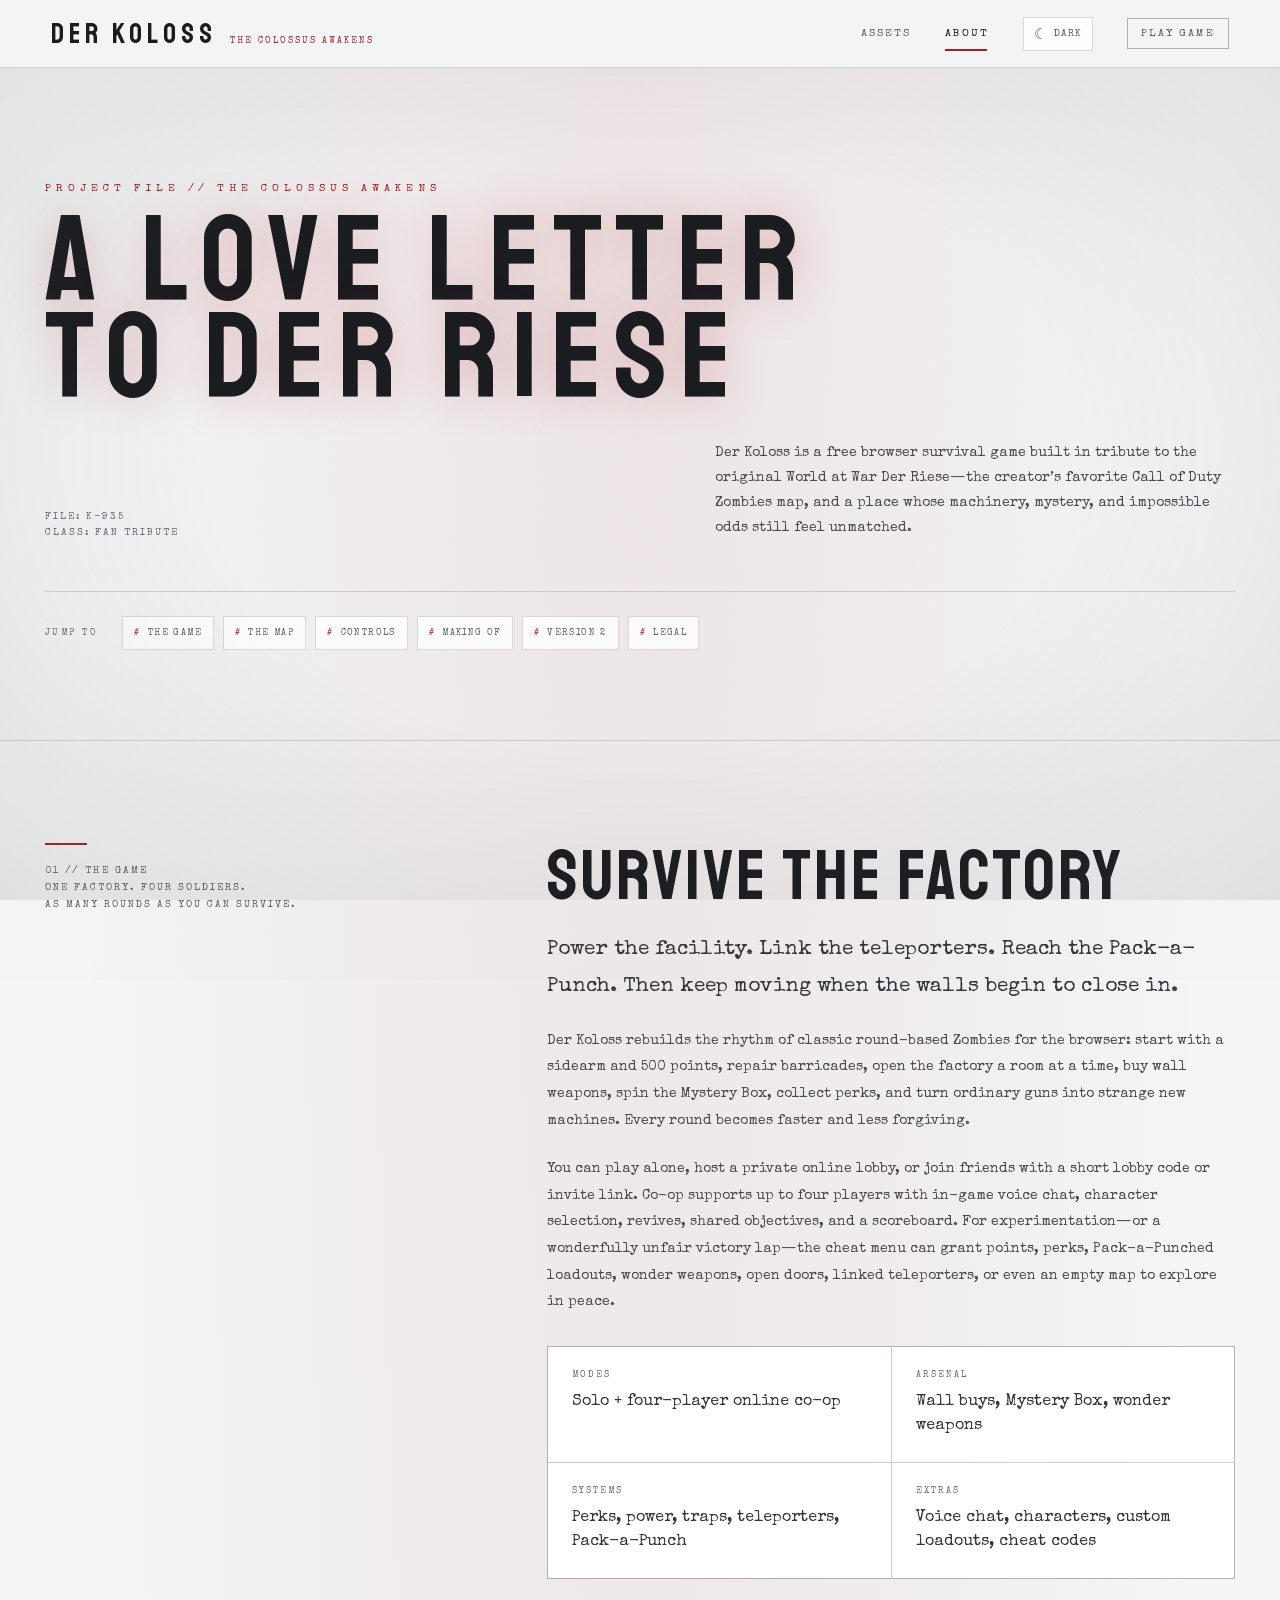
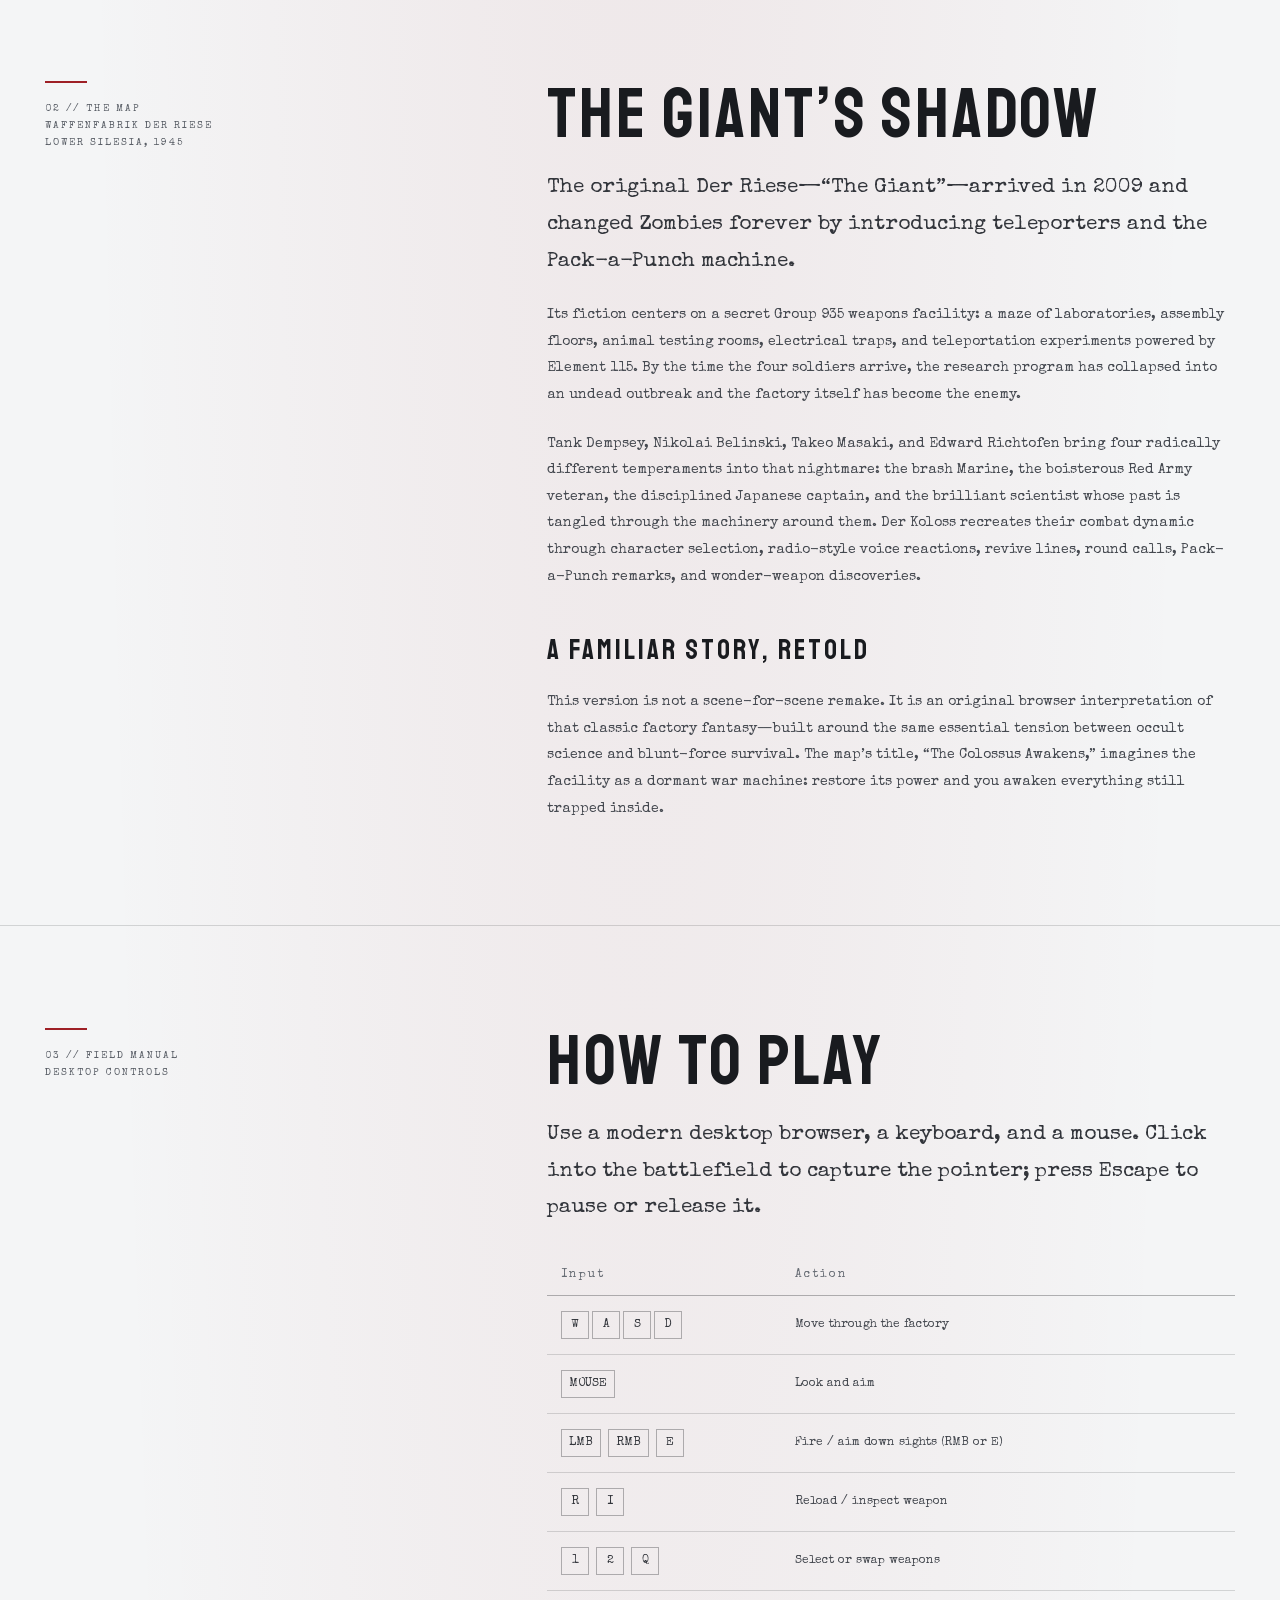
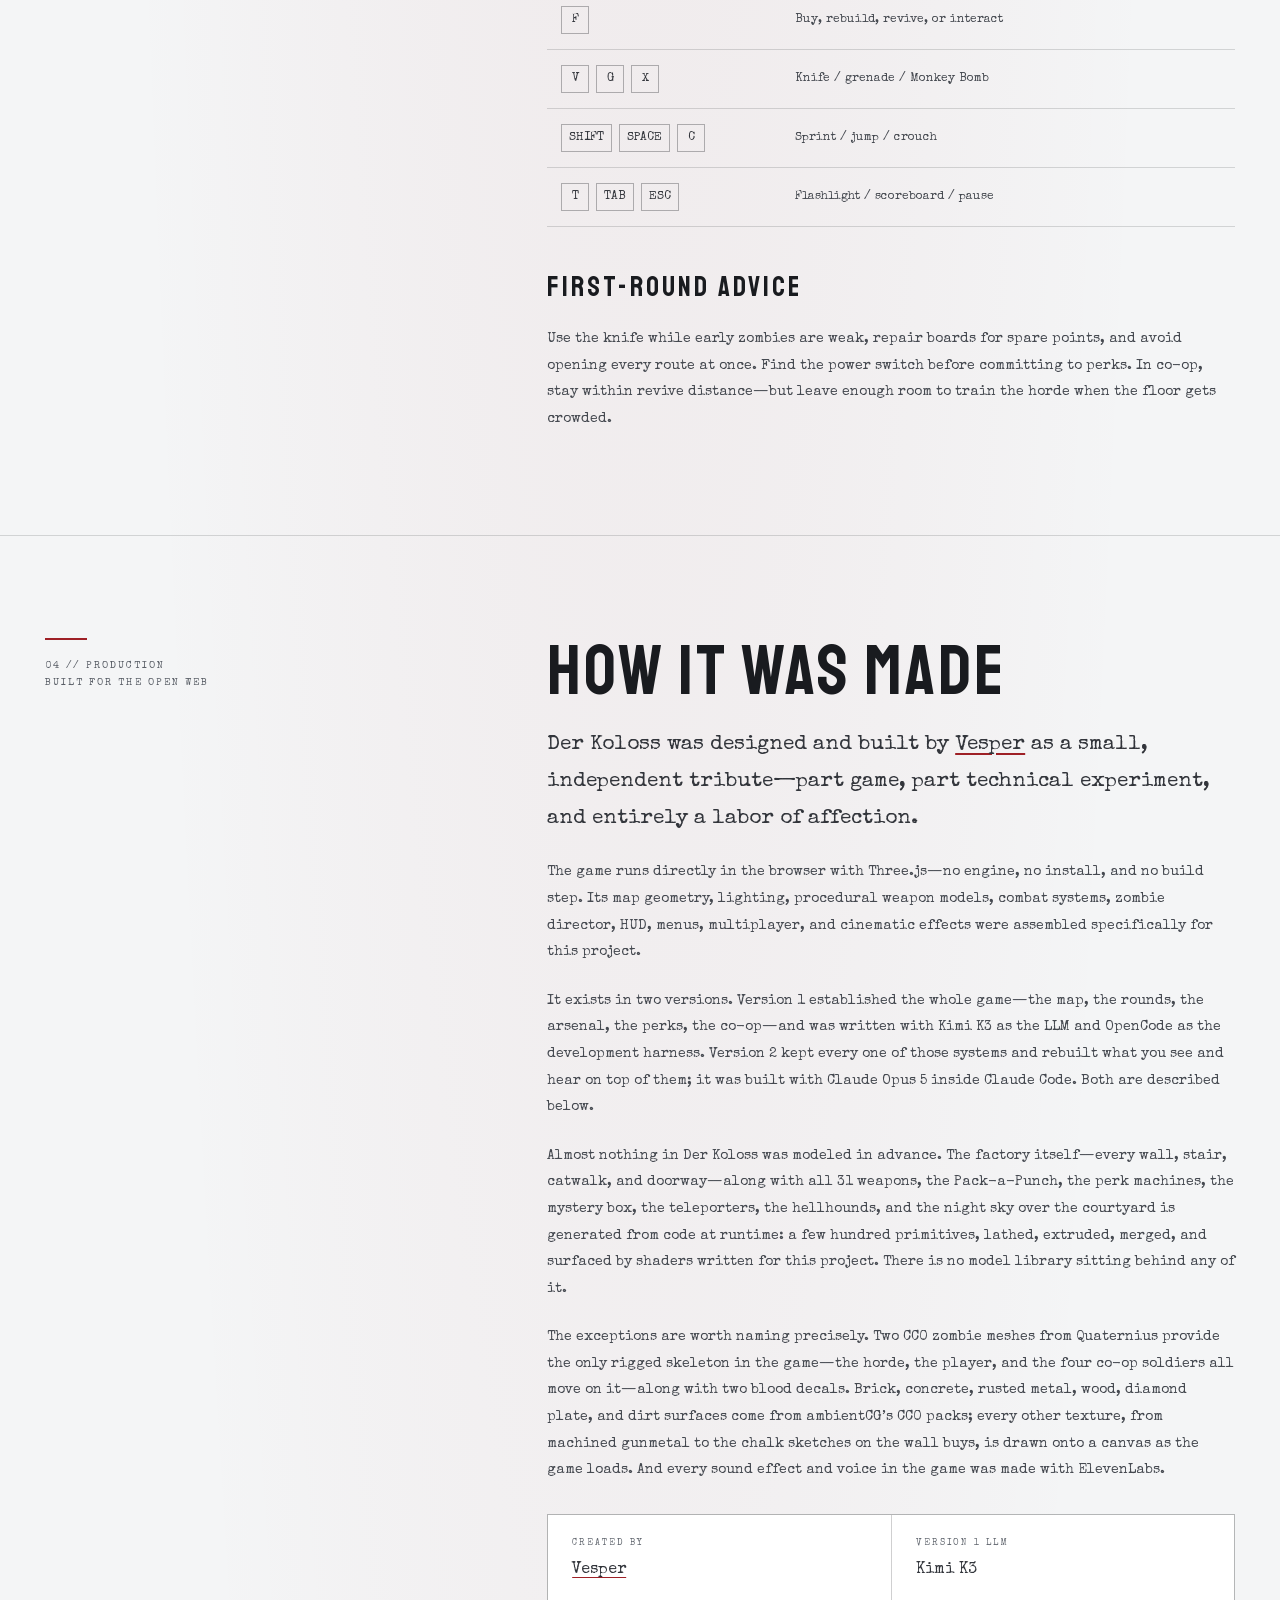
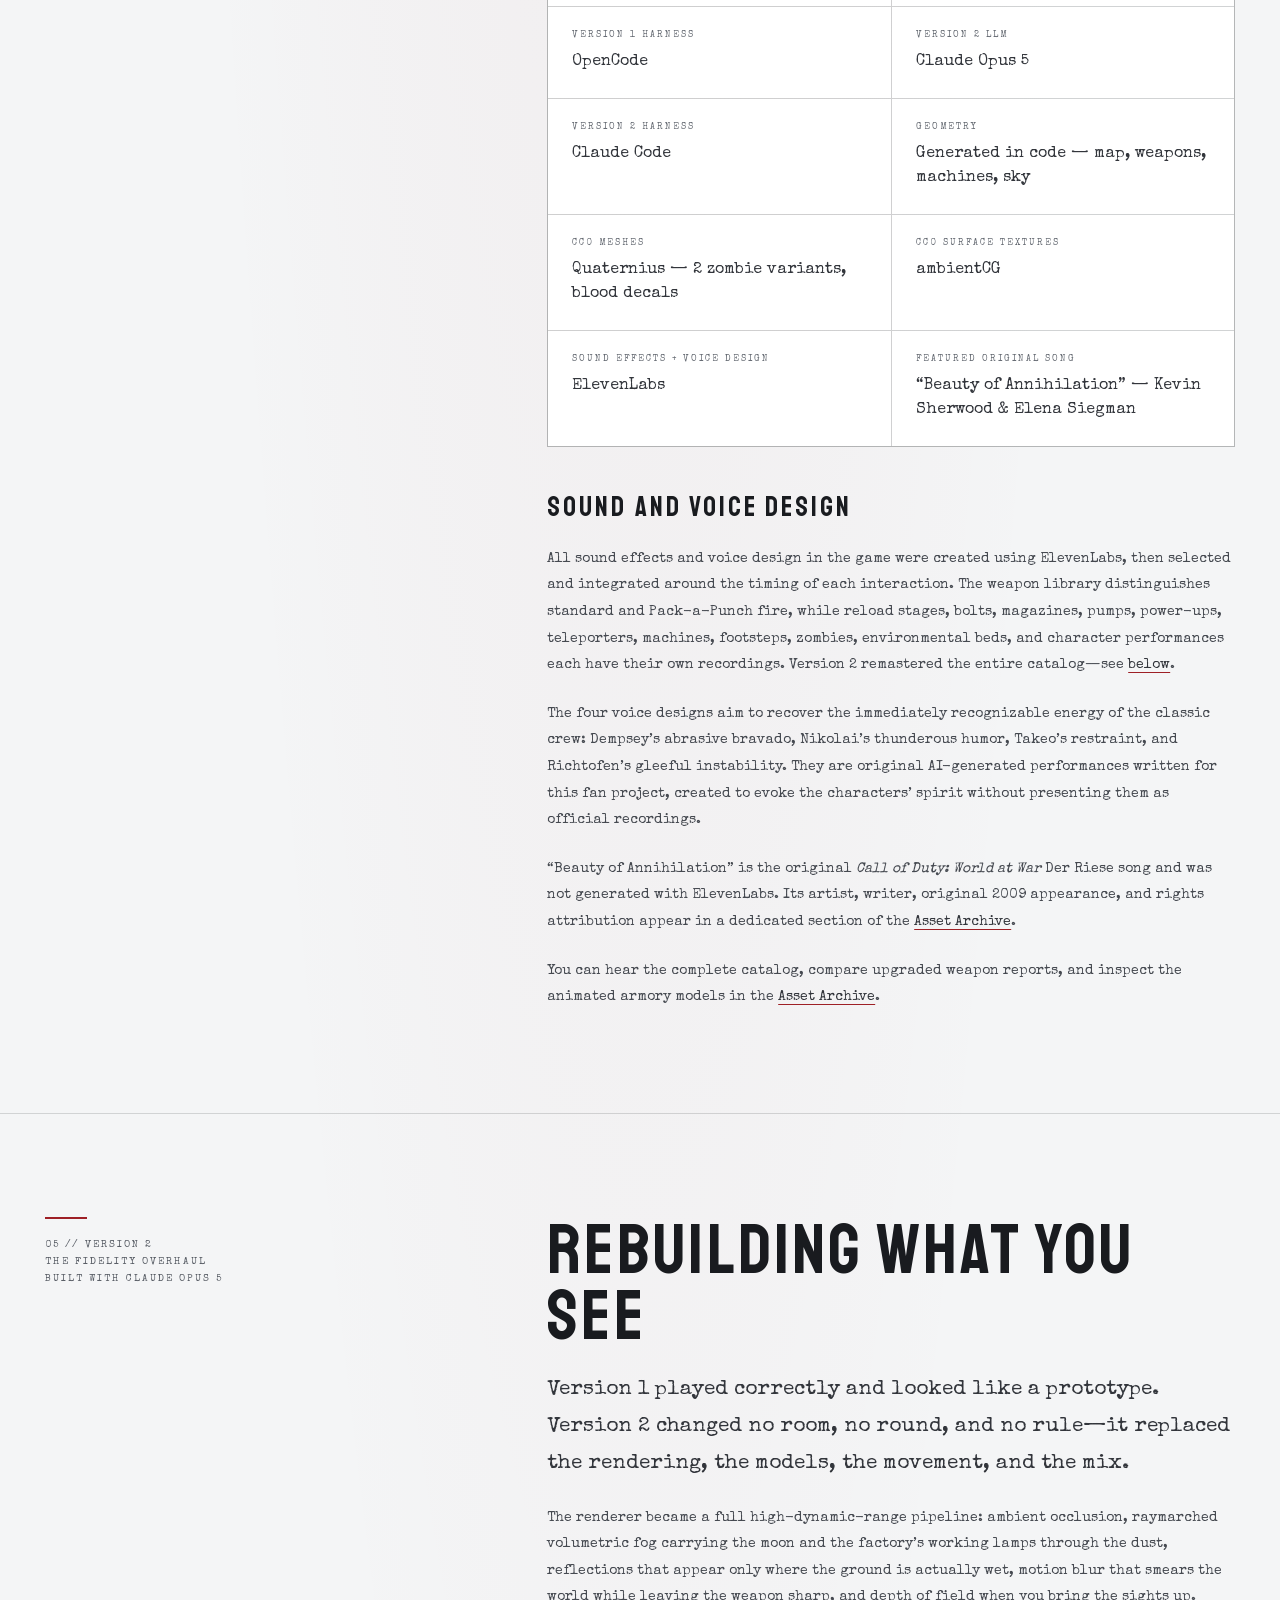
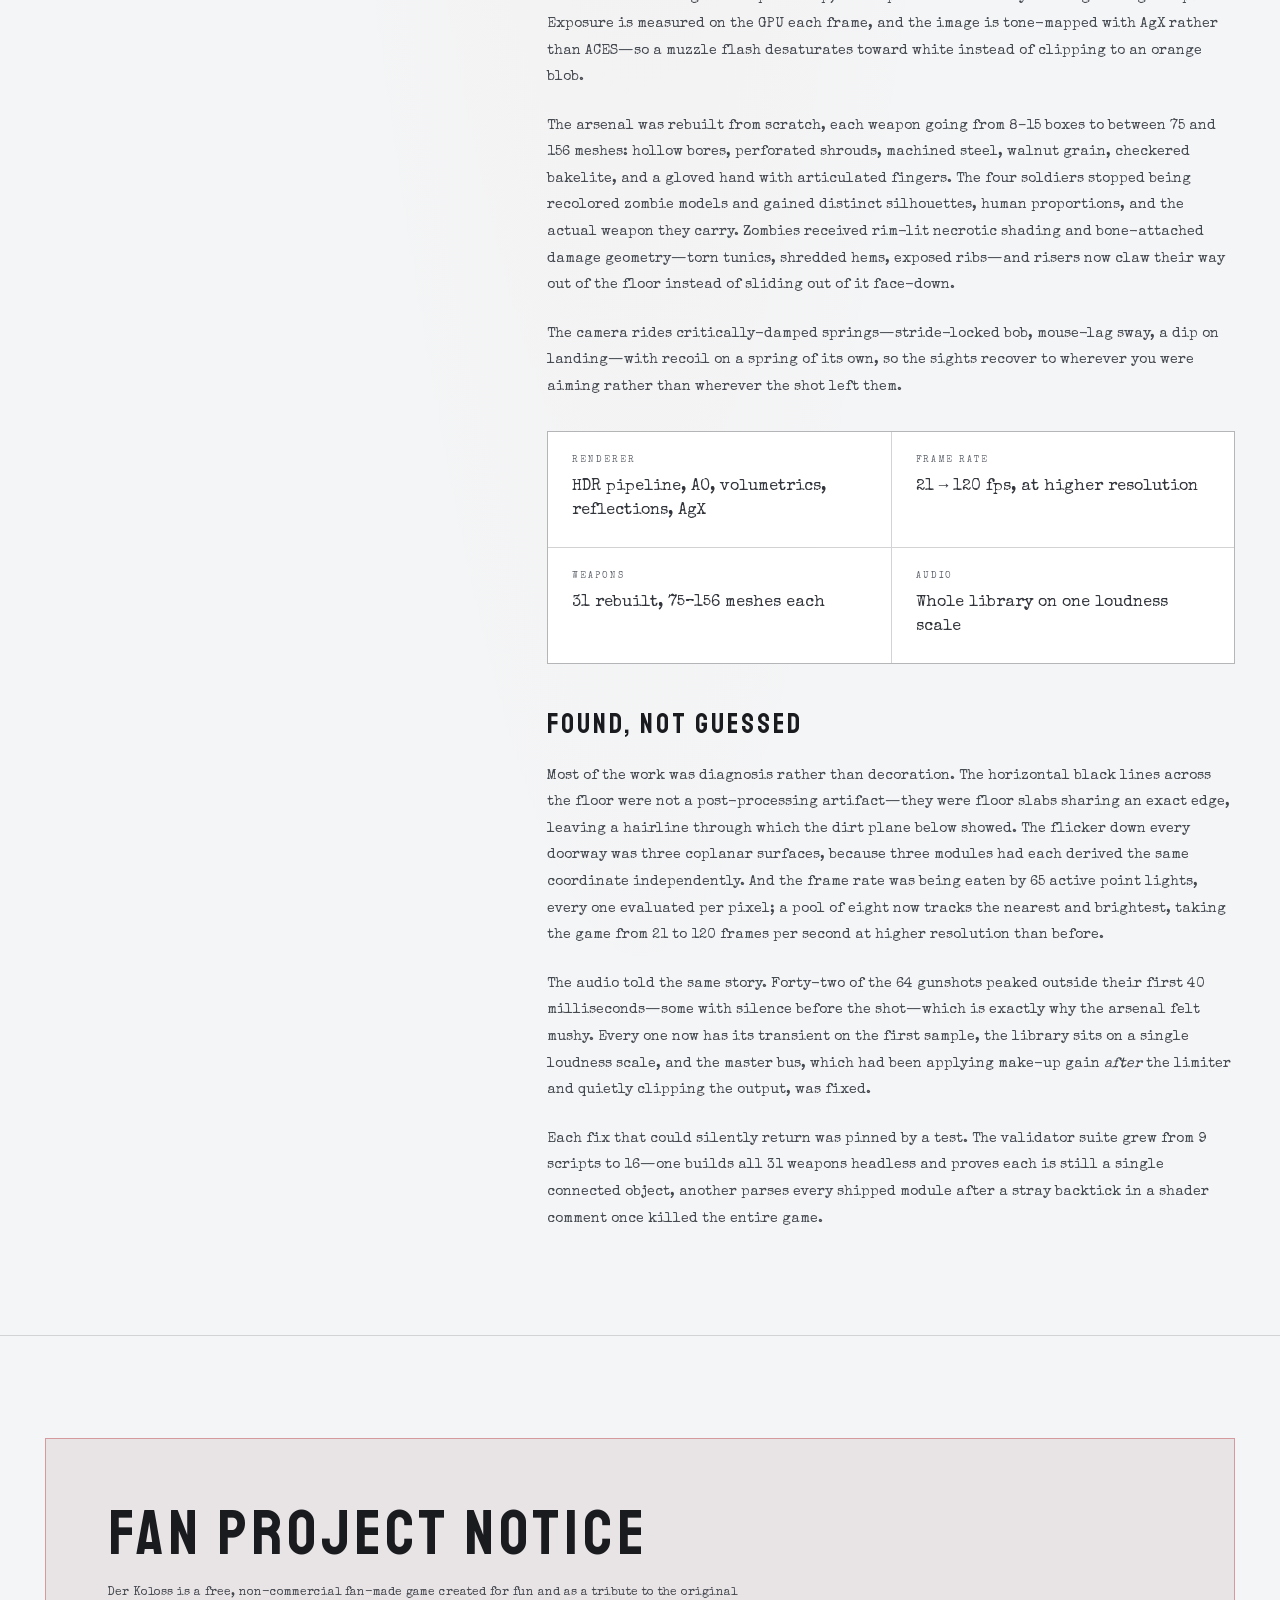
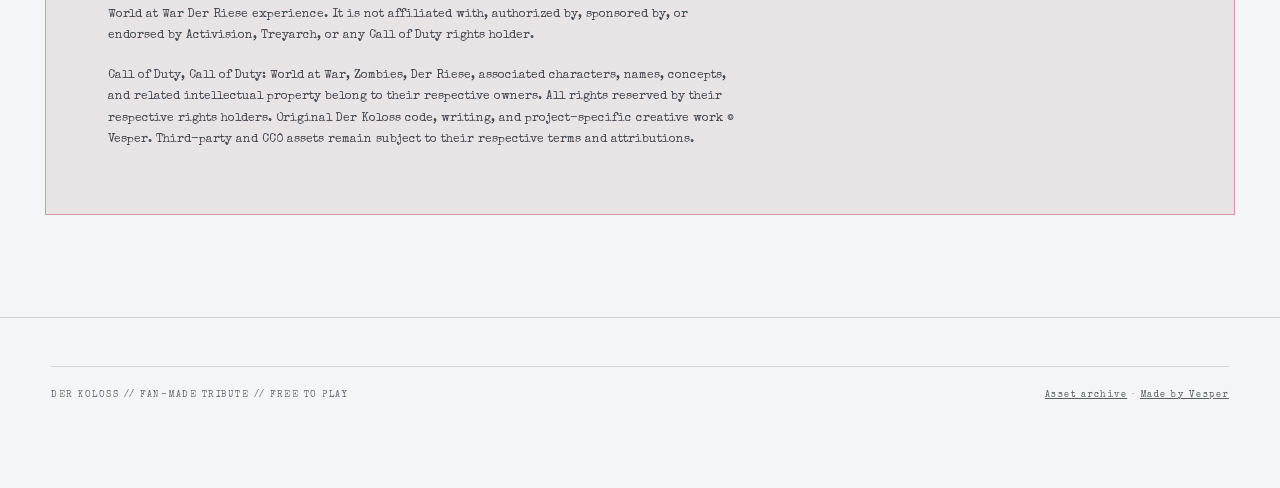
==== about/index.html @ 14641bbe "Der Koloss - Community Edition: initial public release A free, browser-based round-based zombie surv" ====
<!doctype html>
<html lang="en">
<head>
  <meta charset="utf-8">
  <meta name="google" content="notranslate">
  <meta name="viewport" content="width=device-width, initial-scale=1">
  <meta name="theme-color" content="#07080b">
  <meta name="description" content="The story, controls, credits, and making of Der Koloss, a free fan-made tribute to the original Der Riese Zombies map.">
  <meta name="robots" content="index,follow,max-image-preview:large,max-snippet:-1,max-video-preview:-1">
  <title>About the Project — Der Koloss</title>
  <link rel="canonical" href="https://www.derkoloss.com/about/">
  <meta property="og:type" content="website">
  <meta property="og:locale" content="en_US">
  <meta property="og:site_name" content="Der Koloss">
  <meta property="og:title" content="About the Project — Der Koloss">
  <meta property="og:description" content="The story, controls, credits, and making of Der Koloss, a free fan-made browser tribute to the original Der Riese Zombies map.">
  <meta property="og:url" content="https://www.derkoloss.com/about/">
  <meta property="og:image" content="https://www.derkoloss.com/assets/der-koloss-og-v06-courtyard-rev2-1200x630.png">
  <meta property="og:image:secure_url" content="https://www.derkoloss.com/assets/der-koloss-og-v06-courtyard-rev2-1200x630.png">
  <meta property="og:image:type" content="image/png">
  <meta property="og:image:width" content="1200">
  <meta property="og:image:height" content="630">
  <meta property="og:image:alt" content="Four Der Koloss soldiers armed with upgraded wonder weapons defend the factory against a zombie horde.">
  <meta name="twitter:card" content="summary_large_image">
  <meta name="twitter:title" content="About the Project — Der Koloss">
  <meta name="twitter:description" content="The story, controls, credits, and making of the Der Koloss fan-made browser tribute.">
  <meta name="twitter:image" content="https://www.derkoloss.com/assets/der-koloss-og-v06-courtyard-rev2-1200x630.png">
  <meta name="twitter:image:alt" content="Four Der Koloss soldiers defend the factory against a zombie horde.">
  <!-- Fonts self-hosted under /assets/fonts (see LICENSE.txt there). -->
  <link rel="preload" href="/assets/fonts/staatliches-latin.woff2" as="font" type="font/woff2" crossorigin>
  <link rel="preload" href="/assets/fonts/special-elite-latin.woff2" as="font" type="font/woff2" crossorigin>
  <script>
    try {
      document.documentElement.dataset.theme = localStorage.getItem('der-koloss-theme')
        || (matchMedia('(prefers-color-scheme: light)').matches ? 'light' : 'dark');
    } catch (error) { document.documentElement.dataset.theme = 'dark'; }
  </script>
  <link rel="stylesheet" href="../site.css?v=14">
</head>
<body>
  <header class="site-nav">
    <a class="site-brand" href="/" aria-label="Der Koloss home">
      <strong class="notranslate" translate="no">DER KOLOSS</strong><span>THE COLOSSUS AWAKENS</span>
    </a>
    <button class="site-menu-toggle" type="button" aria-controls="site-menu" aria-expanded="false" aria-label="Open navigation menu"><span></span><span></span><span></span></button>
    <nav class="site-links" id="site-menu" aria-label="Primary navigation">
      <a href="/assets">Assets</a>
      <a href="/about/" aria-current="page">About</a>
      <button class="theme-toggle" type="button" aria-label="Use light theme" aria-pressed="false">
        <span class="theme-toggle-icon theme-toggle-sun" aria-hidden="true">☀</span>
        <span class="theme-toggle-icon theme-toggle-moon" aria-hidden="true">☾</span>
        <span class="theme-toggle-label">Light</span>
      </button>
      <a class="play-link" href="/">Play game</a>
    </nav>
  </header>

  <main class="site-main">
    <section class="route-hero">
      <div class="site-wrap">
        <p class="eyebrow">Project File // The Colossus Awakens</p>
        <h1>A Love Letter to Der Riese</h1>
        <div class="route-hero-copy">
          <div class="route-index">FILE: K-935<br>CLASS: FAN TRIBUTE</div>
          <p>Der Koloss is a free browser survival game built in tribute to the original World at War Der Riese—the creator’s favorite Call of Duty Zombies map, and a place whose machinery, mystery, and impossible odds still feel unmatched.</p>
        </div>
        <nav class="section-nav" aria-label="About page sections">
          <span>Jump to</span>
          <div class="section-nav-links">
            <a href="#game">The Game</a>
            <a href="#map">The Map</a>
            <a href="#controls">Controls</a>
            <a href="#making-of">Making Of</a>
            <a href="#overhaul">Version 2</a>
            <a href="#legal">Legal</a>
          </div>
        </nav>
      </div>
    </section>

    <section class="section">
      <div class="site-wrap">
        <div class="prose-grid" id="game">
          <aside class="prose-aside"><div class="red-rule"></div>01 // The Game<br>One factory. Four soldiers.<br>As many rounds as you can survive.</aside>
          <div class="prose-body">
            <h2>Survive the Factory</h2>
            <p class="lede">Power the facility. Link the teleporters. Reach the Pack-a-Punch. Then keep moving when the walls begin to close in.</p>
            <p>Der Koloss rebuilds the rhythm of classic round-based Zombies for the browser: start with a sidearm and 500 points, repair barricades, open the factory a room at a time, buy wall weapons, spin the Mystery Box, collect perks, and turn ordinary guns into strange new machines. Every round becomes faster and less forgiving.</p>
            <p>You can play alone, host a private online lobby, or join friends with a short lobby code or invite link. Co-op supports up to four players with in-game voice chat, character selection, revives, shared objectives, and a scoreboard. For experimentation—or a wonderfully unfair victory lap—the cheat menu can grant points, perks, Pack-a-Punched loadouts, wonder weapons, open doors, linked teleporters, or even an empty map to explore in peace.</p>
            <div class="feature-list">
              <div class="feature-item"><span>Modes</span><strong>Solo + four-player online co-op</strong></div>
              <div class="feature-item"><span>Arsenal</span><strong>Wall buys, Mystery Box, wonder weapons</strong></div>
              <div class="feature-item"><span>Systems</span><strong>Perks, power, traps, teleporters, Pack-a-Punch</strong></div>
              <div class="feature-item"><span>Extras</span><strong>Voice chat, characters, custom loadouts, cheat codes</strong></div>
            </div>
          </div>
        </div>

        <div class="prose-grid" id="map">
          <aside class="prose-aside"><div class="red-rule"></div>02 // The Map<br>Waffenfabrik Der Riese<br>Lower Silesia, 1945</aside>
          <div class="prose-body">
            <h2>The Giant’s Shadow</h2>
            <p class="lede">The original Der Riese—“The Giant”—arrived in 2009 and changed Zombies forever by introducing teleporters and the Pack-a-Punch machine.</p>
            <p>Its fiction centers on a secret Group 935 weapons facility: a maze of laboratories, assembly floors, animal testing rooms, electrical traps, and teleportation experiments powered by Element 115. By the time the four soldiers arrive, the research program has collapsed into an undead outbreak and the factory itself has become the enemy.</p>
            <p>Tank Dempsey, Nikolai Belinski, Takeo Masaki, and Edward Richtofen bring four radically different temperaments into that nightmare: the brash Marine, the boisterous Red Army veteran, the disciplined Japanese captain, and the brilliant scientist whose past is tangled through the machinery around them. Der Koloss recreates their combat dynamic through character selection, radio-style voice reactions, revive lines, round calls, Pack-a-Punch remarks, and wonder-weapon discoveries.</p>
            <h3>A Familiar Story, Retold</h3>
            <p>This version is not a scene-for-scene remake. It is an original browser interpretation of that classic factory fantasy—built around the same essential tension between occult science and blunt-force survival. The map’s title, “The Colossus Awakens,” imagines the facility as a dormant war machine: restore its power and you awaken everything still trapped inside.</p>
          </div>
        </div>
      </div>
    </section>

    <section class="section" id="controls">
      <div class="site-wrap">
        <div class="prose-grid">
          <aside class="prose-aside"><div class="red-rule"></div>03 // Field Manual<br>Desktop controls</aside>
          <div class="prose-body">
            <h2>How to Play</h2>
            <p class="lede">Use a modern desktop browser, a keyboard, and a mouse. Click into the battlefield to capture the pointer; press Escape to pause or release it.</p>
            <table class="control-table">
              <thead><tr><th>Input</th><th>Action</th></tr></thead>
              <tbody>
                <tr><td><span class="key">W</span><span class="key">A</span><span class="key">S</span><span class="key">D</span></td><td>Move through the factory</td></tr>
                <tr><td><span class="key">MOUSE</span></td><td>Look and aim</td></tr>
                <tr><td><span class="key">LMB</span> <span class="key">RMB</span> <span class="key">E</span></td><td>Fire / aim down sights (RMB or E)</td></tr>
                <tr><td><span class="key">R</span> <span class="key">I</span></td><td>Reload / inspect weapon</td></tr>
                <tr><td><span class="key">1</span> <span class="key">2</span> <span class="key">Q</span></td><td>Select or swap weapons</td></tr>
                <tr><td><span class="key">F</span></td><td>Buy, rebuild, revive, or interact</td></tr>
                <tr><td><span class="key">V</span> <span class="key">G</span> <span class="key">X</span></td><td>Knife / grenade / Monkey Bomb</td></tr>
                <tr><td><span class="key">SHIFT</span> <span class="key">SPACE</span> <span class="key">C</span></td><td>Sprint / jump / crouch</td></tr>
                <tr><td><span class="key">T</span> <span class="key">TAB</span> <span class="key">ESC</span></td><td>Flashlight / scoreboard / pause</td></tr>
              </tbody>
            </table>
            <h3>First-Round Advice</h3>
            <p>Use the knife while early zombies are weak, repair boards for spare points, and avoid opening every route at once. Find the power switch before committing to perks. In co-op, stay within revive distance—but leave enough room to train the horde when the floor gets crowded.</p>
          </div>
        </div>
      </div>
    </section>

    <section class="section" id="making-of">
      <div class="site-wrap">
        <div class="prose-grid">
          <aside class="prose-aside"><div class="red-rule"></div>04 // Production<br>Built for the open web</aside>
          <div class="prose-body">
            <h2>How It Was Made</h2>
            <p class="lede">Der Koloss was designed and built by <a href="https://vesper.inc/" rel="noopener">Vesper</a> as a small, independent tribute—part game, part technical experiment, and entirely a labor of affection.</p>
            <p>The game runs directly in the browser with Three.js—no engine, no install, and no build step. Its map geometry, lighting, procedural weapon models, combat systems, zombie director, HUD, menus, multiplayer, and cinematic effects were assembled specifically for this project.</p>
            <p>It exists in two versions. Version 1 established the whole game—the map, the rounds, the arsenal, the perks, the co-op—and was written with Kimi K3 as the LLM and OpenCode as the development harness. Version 2 kept every one of those systems and rebuilt what you see and hear on top of them; it was built with Claude Opus 5 inside Claude Code. Both are described below.</p>
            <p>Almost nothing in Der Koloss was modeled in advance. The factory itself—every wall, stair, catwalk, and doorway—along with all 31 weapons, the Pack-a-Punch, the perk machines, the mystery box, the teleporters, the hellhounds, and the night sky over the courtyard is generated from code at runtime: a few hundred primitives, lathed, extruded, merged, and surfaced by shaders written for this project. There is no model library sitting behind any of it.</p>
            <p>The exceptions are worth naming precisely. Two CC0 zombie meshes from Quaternius provide the only rigged skeleton in the game—the horde, the player, and the four co-op soldiers all move on it—along with two blood decals. Brick, concrete, rusted metal, wood, diamond plate, and dirt surfaces come from ambientCG’s CC0 packs; every other texture, from machined gunmetal to the chalk sketches on the wall buys, is drawn onto a canvas as the game loads. And every sound effect and voice in the game was made with ElevenLabs.</p>
            <div class="credit-list">
              <div class="credit-item"><span>Created by</span><strong><a href="https://vesper.inc/" rel="noopener">Vesper</a></strong></div>
              <div class="credit-item"><span>Version 1 LLM</span><strong>Kimi K3</strong></div>
              <div class="credit-item"><span>Version 1 harness</span><strong>OpenCode</strong></div>
              <div class="credit-item"><span>Version 2 LLM</span><strong>Claude Opus 5</strong></div>
              <div class="credit-item"><span>Version 2 harness</span><strong>Claude Code</strong></div>
              <div class="credit-item"><span>Geometry</span><strong>Generated in code — map, weapons, machines, sky</strong></div>
              <div class="credit-item"><span>CC0 meshes</span><strong>Quaternius — 2 zombie variants, blood decals</strong></div>
              <div class="credit-item"><span>CC0 surface textures</span><strong>ambientCG</strong></div>
              <div class="credit-item"><span>Sound effects + voice design</span><strong>ElevenLabs</strong></div>
              <div class="credit-item"><span>Featured original song</span><strong>“Beauty of Annihilation” — Kevin Sherwood &amp; Elena Siegman</strong></div>
            </div>
            <h3>Sound and Voice Design</h3>
            <p>All sound effects and voice design in the game were created using ElevenLabs, then selected and integrated around the timing of each interaction. The weapon library distinguishes standard and Pack-a-Punch fire, while reload stages, bolts, magazines, pumps, power-ups, teleporters, machines, footsteps, zombies, environmental beds, and character performances each have their own recordings. Version 2 remastered the entire catalog—see <a href="#overhaul">below</a>.</p>
            <p>The four voice designs aim to recover the immediately recognizable energy of the classic crew: Dempsey’s abrasive bravado, Nikolai’s thunderous humor, Takeo’s restraint, and Richtofen’s gleeful instability. They are original AI-generated performances written for this fan project, created to evoke the characters’ spirit without presenting them as official recordings.</p>
            <p>“Beauty of Annihilation” is the original <cite>Call of Duty: World at War</cite> Der Riese song and was not generated with ElevenLabs. Its artist, writer, original 2009 appearance, and rights attribution appear in a dedicated section of the <a href="/assets#original-music">Asset Archive</a>.</p>
            <p>You can hear the complete catalog, compare upgraded weapon reports, and inspect the animated armory models in the <a href="/assets">Asset Archive</a>.</p>
          </div>
        </div>
      </div>
    </section>

    <section class="section" id="overhaul">
      <div class="site-wrap">
        <div class="prose-grid">
          <aside class="prose-aside"><div class="red-rule"></div>05 // Version 2<br>The fidelity overhaul<br>Built with Claude Opus 5</aside>
          <div class="prose-body">
            <h2>Rebuilding What You See</h2>
            <p class="lede">Version 1 played correctly and looked like a prototype. Version 2 changed no room, no round, and no rule—it replaced the rendering, the models, the movement, and the mix.</p>
            <p>The renderer became a full high-dynamic-range pipeline: ambient occlusion, raymarched volumetric fog carrying the moon and the factory’s working lamps through the dust, reflections that appear only where the ground is actually wet, motion blur that smears the world while leaving the weapon sharp, and depth of field when you bring the sights up. Exposure is measured on the GPU each frame, and the image is tone-mapped with AgX rather than ACES—so a muzzle flash desaturates toward white instead of clipping to an orange blob.</p>
            <p>The arsenal was rebuilt from scratch, each weapon going from 8–15 boxes to between 75 and 156 meshes: hollow bores, perforated shrouds, machined steel, walnut grain, checkered bakelite, and a gloved hand with articulated fingers. The four soldiers stopped being recolored zombie models and gained distinct silhouettes, human proportions, and the actual weapon they carry. Zombies received rim-lit necrotic shading and bone-attached damage geometry—torn tunics, shredded hems, exposed ribs—and risers now claw their way out of the floor instead of sliding out of it face-down.</p>
            <p>The camera rides critically-damped springs—stride-locked bob, mouse-lag sway, a dip on landing—with recoil on a spring of its own, so the sights recover to wherever you were aiming rather than wherever the shot left them.</p>
            <div class="feature-list">
              <div class="feature-item"><span>Renderer</span><strong>HDR pipeline, AO, volumetrics, reflections, AgX</strong></div>
              <div class="feature-item"><span>Frame rate</span><strong>21 → 120 fps, at higher resolution</strong></div>
              <div class="feature-item"><span>Weapons</span><strong>31 rebuilt, 75–156 meshes each</strong></div>
              <div class="feature-item"><span>Audio</span><strong>Whole library on one loudness scale</strong></div>
            </div>
            <h3>Found, Not Guessed</h3>
            <p>Most of the work was diagnosis rather than decoration. The horizontal black lines across the floor were not a post-processing artifact—they were floor slabs sharing an exact edge, leaving a hairline through which the dirt plane below showed. The flicker down every doorway was three coplanar surfaces, because three modules had each derived the same coordinate independently. And the frame rate was being eaten by 65 active point lights, every one evaluated per pixel; a pool of eight now tracks the nearest and brightest, taking the game from 21 to 120 frames per second at higher resolution than before.</p>
            <p>The audio told the same story. Forty-two of the 64 gunshots peaked outside their first 40 milliseconds—some with silence before the shot—which is exactly why the arsenal felt mushy. Every one now has its transient on the first sample, the library sits on a single loudness scale, and the master bus, which had been applying make-up gain <em>after</em> the limiter and quietly clipping the output, was fixed.</p>
            <p>Each fix that could silently return was pinned by a test. The validator suite grew from 9 scripts to 16—one builds all 31 weapons headless and proves each is still a single connected object, another parses every shipped module after a stray backtick in a shader comment once killed the entire game.</p>
          </div>
        </div>
      </div>
    </section>

    <section class="section" id="legal">
      <div class="site-wrap">
        <div class="legal-block">
          <h2>Fan Project Notice</h2>
          <p>Der Koloss is a free, non-commercial fan-made game created for fun and as a tribute to the original World at War Der Riese experience. It is not affiliated with, authorized by, sponsored by, or endorsed by Activision, Treyarch, or any Call of Duty rights holder.</p>
          <p>Call of Duty, Call of Duty: World at War, Zombies, Der Riese, associated characters, names, concepts, and related intellectual property belong to their respective owners. All rights reserved by their respective rights holders. Original Der Koloss code, writing, and project-specific creative work © Vesper. Third-party and CC0 assets remain subject to their respective terms and attributions.</p>
        </div>
      </div>
    </section>
  </main>

  <footer class="site-footer">
    <div class="site-footer-inner">
      <span>DER KOLOSS // FAN-MADE TRIBUTE // FREE TO PLAY</span>
      <span><a href="/assets">Asset archive</a> · <a href="https://vesper.inc/" rel="noopener">Made by Vesper</a></span>
    </div>
  </footer>
  <script type="module" src="../js/site-chrome.js?v=9"></script>
</body>
</html>
---- site.css ----
/* ============================================================================
   FONTS — self-hosted, no network dependency.
   Staatliches (SIL OFL 1.1) and Special Elite (Apache 2.0) both permit
   redistribution; see assets/fonts/LICENSE.txt. Subsets are the unmodified
   Google Fonts latin / latin-ext slices.
   ========================================================================== */
@font-face {
  font-family: 'Staatliches';
  font-style: normal;
  font-weight: 400;
  font-display: swap;
  src: url('/assets/fonts/staatliches-latin.woff2') format('woff2');
  unicode-range: U+0000-00FF, U+0131, U+0152-0153, U+02BB-02BC, U+02C6, U+02DA, U+02DC, U+0304, U+0308, U+0329, U+2000-206F, U+20AC, U+2122, U+2191, U+2193, U+2212, U+2215, U+FEFF, U+FFFD;
}
@font-face {
  font-family: 'Staatliches';
  font-style: normal;
  font-weight: 400;
  font-display: swap;
  src: url('/assets/fonts/staatliches-latin-ext.woff2') format('woff2');
  unicode-range: U+0100-02BA, U+02BD-02C5, U+02C7-02CC, U+02CE-02D7, U+02DD-02FF, U+0304, U+0308, U+0329, U+1D00-1DBF, U+1E00-1E9F, U+1EF2-1EFF, U+2020, U+20A0-20AB, U+20AD-20C0, U+2113, U+2C60-2C7F, U+A720-A7FF;
}
@font-face {
  font-family: 'Special Elite';
  font-style: normal;
  font-weight: 400;
  font-display: swap;
  src: url('/assets/fonts/special-elite-latin.woff2') format('woff2');
  unicode-range: U+0000-00FF, U+0131, U+0152-0153, U+02BB-02BC, U+02C6, U+02DA, U+02DC, U+0304, U+0308, U+0329, U+2000-206F, U+20AC, U+2122, U+2191, U+2193, U+2212, U+2215, U+FEFF, U+FFFD;
}
@font-face {
  font-family: 'Special Elite';
  font-style: normal;
  font-weight: 400;
  font-display: swap;
  src: url('/assets/fonts/special-elite-latin-ext.woff2') format('woff2');
  unicode-range: U+0100-02BA, U+02BD-02C5, U+02C7-02CC, U+02CE-02D7, U+02DD-02FF, U+0304, U+0308, U+0329, U+1D00-1DBF, U+1E00-1E9F, U+1EF2-1EFF, U+2020, U+20A0-20AB, U+20AD-20C0, U+2113, U+2C60-2C7F, U+A720-A7FF;
}

:root {
  --red: #b3242a;
  --red-bright: #d34643;
  --bone: #e8e0cb;
  --bone-soft: #c6bda7;
  --dim: #817b6d;
  --ink: #06070a;
  --page-bg: #06070a;
  --page-glow: rgba(110, 24, 24, 0.18);
  --surface: #0d0e11;
  --surface-soft: #111216;
  --surface-wash: rgba(13, 14, 17, 0.72);
  --surface-strong: rgba(8, 9, 11, 0.96);
  --text: #e8e0cb;
  --text-secondary: #d3cab7;
  --text-body: #bbb3a0;
  --text-muted: #a39b8a;
  --text-faint: #8c8577;
  --panel: rgba(12, 13, 16, 0.88);
  --panel-solid: #0d0e11;
  --line: rgba(220, 208, 178, 0.16);
  --line-strong: rgba(220, 208, 178, 0.3);
  --nav-bg: rgba(6, 7, 10, 0.94);
  --stage-bg: linear-gradient(135deg, rgba(19,20,23,.92), rgba(7,8,10,.97));
  --stage-grid: rgba(210, 200, 175, 0.08);
  --stage-vignette: rgba(0, 0, 0, 0.54);
  --active-bg: rgba(112, 25, 27, 0.22);
  --hover-bg: rgba(23, 23, 26, 0.92);
  --shadow: rgba(0, 0, 0, 0.7);
  --pap-text: #a899c9;
  --serif: 'Special Elite', 'Courier New', monospace;
  --display: 'Staatliches', 'Arial Narrow', sans-serif;
  --sans: 'Arial Narrow', Arial, sans-serif;
  color-scheme: dark;
}

:root[data-theme='light'] {
  --red: #9e2026;
  --red-bright: #a51f25;
  --bone: #191b1f;
  --bone-soft: #33363c;
  --dim: #565a61;
  --ink: #f4f5f6;
  --page-bg: #f4f5f6;
  --page-glow: rgba(158, 32, 38, 0.08);
  --surface: #ffffff;
  --surface-soft: #e9ebed;
  --surface-wash: rgba(255, 255, 255, 0.86);
  --surface-strong: rgba(255, 255, 255, 0.97);
  --text: #191b1f;
  --text-secondary: #32353b;
  --text-body: #454950;
  --text-muted: #595e66;
  --text-faint: #676c74;
  --panel: rgba(255, 255, 255, 0.92);
  --panel-solid: #ffffff;
  --line: rgba(28, 31, 36, 0.16);
  --line-strong: rgba(28, 31, 36, 0.32);
  --nav-bg: rgba(244, 245, 246, 0.95);
  --stage-bg: linear-gradient(145deg, #eceff1, #ffffff);
  --stage-grid: rgba(23, 25, 29, 0.08);
  --stage-vignette: rgba(77, 81, 88, 0.12);
  --active-bg: rgba(158, 32, 38, 0.1);
  --hover-bg: #eef0f2;
  --shadow: rgba(22, 25, 29, 0.18);
  --pap-text: #67517e;
  color-scheme: light;
}

* { box-sizing: border-box; }
html { scroll-behavior: smooth; background: var(--page-bg); }
body {
  margin: 0; min-width: 320px; min-height: 100vh; overflow-x: hidden;
  background: radial-gradient(ellipse at 50% -8%, var(--page-glow), transparent 36rem), var(--page-bg);
  color: var(--text); font-family: var(--sans); user-select: text;
}
body::before {
  content: ''; position: fixed; inset: -80px; z-index: 20; pointer-events: none; opacity: .055;
  background-image: url("data:image/svg+xml,%3Csvg xmlns='http://www.w3.org/2000/svg' width='240' height='240'%3E%3Cfilter id='n'%3E%3CfeTurbulence type='fractalNoise' baseFrequency='.85' numOctaves='3' stitchTiles='stitch'/%3E%3C/filter%3E%3Crect width='100%25' height='100%25' filter='url(%23n)'/%3E%3C/svg%3E");
  animation: archive-grain .8s infinite steps(1);
}
body::after {
  content: ''; position: fixed; inset: 0; z-index: 19; pointer-events: none;
  background: radial-gradient(ellipse at center, transparent 48%, var(--stage-vignette) 100%);
}
[data-theme='light'] body::before { opacity: .025; }
@keyframes archive-grain {
  0% { transform: translate(0,0); } 25% { transform: translate(32px,-19px); }
  50% { transform: translate(-21px,28px); } 75% { transform: translate(17px,13px); }
}

a { color: inherit; }
button, input { font: inherit; }
button { color: inherit; }
button:focus-visible, a:focus-visible, input:focus-visible { outline: 2px solid var(--red-bright); outline-offset: 3px; }

.site-nav {
  position: sticky; top: 0; z-index: 30; height: 68px; display: flex; align-items: center;
  justify-content: space-between; gap: 28px; padding: 0 clamp(18px, 4vw, 64px);
  border-bottom: 1px solid var(--line); background: var(--nav-bg); backdrop-filter: blur(14px);
}
.site-brand { display: flex; align-items: baseline; gap: 13px; text-decoration: none; white-space: nowrap; }
.site-brand strong { font: 28px/1 var(--display); letter-spacing: 5px; font-weight: 400; }
.site-brand span { color: var(--red-bright); font: 9px/1 var(--serif); letter-spacing: 2px; }
.site-links { display: flex; align-items: center; gap: clamp(16px, 3vw, 34px); }
.site-links a {
  position: relative; color: var(--text-muted); text-decoration: none; font: 11px/1 var(--serif);
  letter-spacing: 2px; text-transform: uppercase; white-space: nowrap;
}
.site-links a:hover, .site-links a[aria-current='page'] { color: var(--bone); }
.site-links a[aria-current='page']::after { content: ''; position: absolute; left: 0; right: 2px; bottom: -12px; height: 2px; background: var(--red); }
.play-link { padding: 9px 13px; border: 1px solid var(--line-strong); }
.site-menu-toggle { display: none; }
.theme-toggle {
  display: inline-flex; align-items: center; gap: 7px; min-height: 34px; padding: 7px 10px;
  border: 1px solid var(--line); background: var(--surface-wash); color: var(--text-muted);
  font: 10px/1 var(--serif); letter-spacing: 1px; text-transform: uppercase; cursor: pointer;
}
.theme-toggle:hover { border-color: var(--line-strong); color: var(--text); }
.theme-toggle-icon { width: 13px; font: 15px/1 Arial, sans-serif; text-align: center; }
.theme-toggle-moon { display: none; }
[data-theme='light'] .theme-toggle-sun { display: none; }
[data-theme='light'] .theme-toggle-moon { display: inline-block; }

.site-main { position: relative; z-index: 2; }
.site-wrap { width: min(1460px, calc(100% - clamp(32px, 7vw, 112px))); margin: 0 auto; }
.route-hero { padding: clamp(74px, 9vw, 138px) 0 clamp(54px, 7vw, 94px); border-bottom: 1px solid var(--line); }
.eyebrow { margin: 0 0 18px; color: var(--red-bright); font: 11px/1 var(--serif); letter-spacing: 5px; text-transform: uppercase; }
.route-hero h1 { margin: 0; max-width: 14ch; font: 400 clamp(62px, 9.5vw, 152px)/.8 var(--display); letter-spacing: clamp(5px, 1vw, 16px); text-wrap: balance; text-shadow: 0 0 45px rgba(179,36,42,.28); }
.route-hero-copy { display: grid; grid-template-columns: minmax(0, 1fr) minmax(270px, 520px); gap: 30px; align-items: end; margin-top: 34px; }
.route-hero-copy p { grid-column: 2; margin: 0; color: var(--text-body); font: 14px/1.8 var(--serif); }
.route-index { align-self: end; color: var(--text-faint); font: 10px/1.6 var(--serif); letter-spacing: 2px; }
.section-nav { display: flex; align-items: center; gap: 24px; margin-top: clamp(30px, 4vw, 50px); padding-top: 24px; border-top: 1px solid var(--line); }
.section-nav > span { flex: 0 0 auto; color: var(--text-faint); font: 9px/1 var(--serif); letter-spacing: 2.5px; text-transform: uppercase; }
.section-nav-links { display: flex; flex-wrap: wrap; gap: 9px; }
.section-nav a {
  display: inline-flex; align-items: center; gap: 7px; min-height: 34px; padding: 8px 11px;
  border: 1px solid var(--line); background: var(--surface-wash); color: var(--text-muted);
  font: 9px/1 var(--serif); letter-spacing: 1.4px; text-decoration: none; text-transform: uppercase; white-space: nowrap;
}
.section-nav a::before { content: '#'; color: var(--red-bright); }
.section-nav a:hover { border-color: var(--line-strong); color: var(--text); }

.section { padding: clamp(62px, 8vw, 118px) 0; border-bottom: 1px solid var(--line); }
.section[id], .prose-grid[id] { scroll-margin-top: 92px; }
.section-heading { display: grid; grid-template-columns: minmax(220px, .72fr) minmax(0, 1.5fr); gap: 34px; margin-bottom: 38px; }
.section-heading h2 { margin: 0; font: 400 clamp(38px, 5vw, 70px)/.95 var(--display); letter-spacing: 4px; }
.section-heading p { max-width: 62ch; margin: 5px 0 0; color: var(--text-body); font: 13px/1.8 var(--serif); }
.section-no { display: block; margin-bottom: 14px; color: var(--red-bright); font: 10px/1 var(--serif); letter-spacing: 3px; }

.armory-browser {
  display: grid; grid-template-columns: minmax(270px, 330px) minmax(0, 1fr);
  height: min(720px, calc(100vh - 112px)); min-height: 600px;
  overflow: hidden; border: 1px solid var(--line); background: var(--surface);
}
.armory-browser > * { height: 100%; min-height: 0; }
.archive-sidebar { display: flex; min-width: 0; min-height: 0; flex-direction: column; overflow: hidden; border-right: 1px solid var(--line); background: var(--surface-soft); }
.archive-controls { display: grid; gap: 16px; padding: 18px; border-bottom: 1px solid var(--line); background: var(--surface); }
.filter-group { display: grid; gap: 9px; min-width: 0; }
.filter-label { color: var(--text-faint); font: 9px/1 var(--serif); letter-spacing: 2.2px; }
.filter-set { display: flex; flex-wrap: wrap; gap: 7px; }
#variant-filters { display: grid; grid-template-columns: repeat(3, minmax(0, 1fr)); }
#variant-filters .variant-button { min-width: 0; padding-inline: 6px; }
.filter-button, .sound-button, .weapon-card, .variant-button {
  appearance: none; border: 1px solid var(--line); background: var(--surface-wash); cursor: pointer;
}
.filter-button, .variant-button {
  min-height: 34px; padding: 8px 10px; color: var(--text-muted); font: 9px/1 var(--serif); letter-spacing: 1px; text-transform: uppercase;
}
.filter-button:hover, .variant-button:hover { color: var(--bone); border-color: var(--line-strong); }
.filter-button.active, .variant-button.active { color: var(--text); border-color: rgba(179,36,42,.7); background: var(--active-bg); }
.archive-search {
  width: 100%; min-width: 0; height: 38px; padding: 0 14px;
  border: 1px solid var(--line); border-radius: 0; background: var(--surface-wash); color: var(--text);
  font: 11px/1 var(--serif); letter-spacing: 1px;
}
.archive-search::placeholder { color: var(--text-muted); }
.archive-results-head { display: flex; justify-content: space-between; gap: 12px; padding: 13px 18px; border-bottom: 1px solid var(--line); color: var(--text-faint); font: 8px/1 var(--serif); letter-spacing: 1.5px; }
.archive-results-head strong { color: var(--text-muted); font-weight: 400; }

.weapon-stage { display: grid; grid-template-columns: minmax(0, 1.35fr) minmax(360px, .65fr); width: 100%; height: 100%; min-width: 0; min-height: 0; overflow: hidden; background: var(--stage-bg); }
.weapon-canvas-wrap { position: relative; min-width: 0; min-height: 0; overflow: hidden; touch-action: none; cursor: grab; }
.weapon-canvas-wrap:active { cursor: grabbing; }
.weapon-canvas-wrap::before { content: ''; position: absolute; left: 8%; right: 8%; bottom: 10%; height: 32%; background: radial-gradient(ellipse, rgba(179,36,42,.12), transparent 68%); filter: blur(18px); }
.weapon-canvas-wrap::after { content: 'CLICK + DRAG TO ROTATE'; position: absolute; left: 22px; bottom: 18px; color: var(--text-faint); font: 9px/1 var(--serif); letter-spacing: 2px; }
#weapon-canvas { position: absolute; inset: 0; width: 100%; height: 100%; display: block; }
.stage-grid { position: absolute; inset: 0; pointer-events: none; opacity: .34; background-image: linear-gradient(var(--stage-grid) 1px, transparent 1px), linear-gradient(90deg, var(--stage-grid) 1px, transparent 1px); background-size: 50px 50px; mask-image: linear-gradient(to bottom, transparent, #000 28%, #000 72%, transparent); }
.weapon-status { position: absolute; top: 18px; left: 20px; max-width: calc(100% - 40px); padding: 7px 9px; border: 1px solid var(--line); background: var(--surface-strong); color: var(--text-muted); font: 8px/1.3 var(--serif); letter-spacing: 1.4px; pointer-events: none; }
.weapon-status.firing { color: var(--red-bright); border-color: rgba(179,36,42,.55); }
.weapon-info { display: flex; width: 100%; height: 100%; min-width: 0; min-height: 0; flex-direction: column; justify-content: center; overflow-x: hidden; overflow-y: auto; padding: clamp(22px, 2.3vw, 34px); border-left: 1px solid var(--line); background: color-mix(in srgb, var(--surface) 90%, transparent); }
.weapon-class { color: var(--red-bright); font: 10px/1 var(--serif); letter-spacing: 4px; text-transform: uppercase; }
.weapon-info h3 { margin: 17px 0 4px; overflow-wrap: anywhere; font: 400 clamp(38px, 3.4vw, 52px)/.92 var(--display); letter-spacing: 3px; }
.pap-name { min-height: 22px; margin: 8px 0 20px; color: var(--pap-text); font: 12px/1.5 var(--serif); }
.finish-controls { margin: 0 0 18px; }
.finish-controls > span { display: block; margin-bottom: 8px; color: var(--text-faint); font: 9px/1 var(--serif); letter-spacing: 2px; }
.finish-controls > div { display: grid; grid-template-columns: repeat(2, minmax(0, 1fr)); gap: 6px; }
.finish-button {
  width: 100%; min-height: 34px; padding: 7px 8px; border: 1px solid var(--line); background: var(--surface-wash);
  color: var(--text-muted); font: 9px/1 var(--serif); letter-spacing: .8px; cursor: pointer;
}
.finish-button:hover { color: var(--bone); border-color: var(--line-strong); }
.finish-button.active { color: var(--text); border-color: rgba(179,36,42,.7); background: var(--active-bg); }
.weapon-stats { display: grid; grid-template-columns: repeat(2, 1fr); gap: 13px; padding: 17px 0; border-top: 1px solid var(--line); border-bottom: 1px solid var(--line); }
.weapon-stats span { display: block; color: var(--text-faint); font: 9px/1 var(--serif); letter-spacing: 2px; }
.weapon-stats strong { display: block; margin-top: 6px; color: var(--text-secondary); font: 20px/1 var(--display); letter-spacing: 1px; font-weight: 400; }
.fire-instruction { margin: 14px 0 0; color: var(--text-muted); font: 9px/1.55 var(--serif); }
.stage-audio { display: grid; gap: 8px; margin-top: 18px; }
.stage-audio .sound-button { width: 100%; }
.stage-audio > .weapon-fire-button { display: flex; align-items: center; min-height: 54px; }
.weapon-action-row { display: grid; grid-template-columns: repeat(2,minmax(0,1fr)); gap: 8px; }
.weapon-action {
  min-height: 44px; padding: 9px 8px; border: 1px solid var(--line); background: var(--surface-wash);
  color: var(--text-body); font: 9px/1.25 var(--serif); letter-spacing: 1px; text-transform: uppercase; cursor: pointer;
}
.weapon-action:hover { color: var(--bone); border-color: var(--line-strong); }
.weapon-action.firing, .weapon-fire-button.firing { color: var(--text); border-color: rgba(179,36,42,.75); background: var(--active-bg); }

.weapon-grid { min-height: 0; overflow-y: auto; overscroll-behavior: contain; scrollbar-gutter: stable; }
.weapon-card { position: relative; display: block; width: 100%; min-height: 68px; padding: 13px 42px 12px 18px; border: 0; border-bottom: 1px solid var(--line); text-align: left; transition: background .15s, color .15s; }
.weapon-card::after { content: '›'; position: absolute; top: 50%; right: 18px; color: var(--text-faint); font: 22px/1 Arial, sans-serif; transform: translateY(-50%); }
.weapon-card:hover { background: var(--hover-bg); }
.weapon-card.active { background: var(--active-bg); box-shadow: inset 3px 0 var(--red); }
.weapon-card.active::after { color: var(--red-bright); }
.weapon-card b { display: block; color: var(--text-secondary); font: 18px/1 var(--display); letter-spacing: 1.3px; font-weight: 400; }
.weapon-card span { display: block; margin-top: 6px; overflow: hidden; color: var(--text-muted); font: 8px/1.35 var(--serif); letter-spacing: .8px; text-overflow: ellipsis; text-transform: uppercase; white-space: nowrap; }

.sound-groups { display: grid; gap: 18px; }
.sound-group { border-top: 1px solid var(--line); padding-top: 24px; }
.sound-group-head { display: flex; justify-content: space-between; gap: 20px; margin-bottom: 14px; }
.sound-group h3 { margin: 0; font: 400 27px/1 var(--display); letter-spacing: 3px; }
.sound-group-count { color: var(--text-faint); font: 9px/1 var(--serif); letter-spacing: 2px; }
.sound-list { display: grid; grid-template-columns: repeat(4, minmax(0,1fr)); gap: 7px; }
.sound-button {
  position: relative; min-height: 48px; padding: 11px 34px 11px 13px; color: var(--text-body);
  text-align: left; font: 10px/1.35 var(--serif); letter-spacing: .7px; overflow: hidden;
}
.sound-button::after { content: '\25b6'; position: absolute; right: 13px; top: 50%; transform: translateY(-50%); color: #773033; font-size: 9px; }
.sound-button:hover { color: var(--bone); border-color: var(--line-strong); }
.sound-button.playing { color: var(--text); border-color: rgba(179,36,42,.7); background: var(--active-bg); }
.sound-button.playing::after { content: '\275a\275a'; color: var(--red-bright); letter-spacing: -2px; }

.music-credit-card {
  display: grid; grid-template-columns: minmax(260px,.8fr) minmax(0,1.2fr); gap: 1px;
  border: 1px solid var(--line); background: var(--line);
}
.music-credit-intro, .music-credit-list, .music-rights { background: var(--surface); }
.music-credit-intro { padding: clamp(28px,4vw,56px); }
.music-credit-kicker { color: var(--red-bright); font: 9px/1 var(--serif); letter-spacing: 3px; }
.music-credit-intro h3 { margin: 18px 0 0; font: 400 clamp(42px,5vw,74px)/.9 var(--display); letter-spacing: 4px; text-wrap: balance; }
.music-credit-intro p { margin: 20px 0 0; color: var(--text-body); font: 12px/1.8 var(--serif); }
.music-track-control { margin-top: 28px; }
.music-track-control .sound-button { width: 100%; min-height: 56px; }
.music-credit-list { display: grid; grid-template-columns: repeat(2,minmax(0,1fr)); margin: 0; padding: clamp(22px,3vw,42px); gap: 1px; }
.music-credit-list > div { padding: 18px; border: 1px solid var(--line); }
.music-credit-list dt { color: var(--text-faint); font: 9px/1.3 var(--serif); letter-spacing: 1.7px; text-transform: uppercase; }
.music-credit-list dd { margin: 9px 0 0; color: var(--text-secondary); font: 12px/1.65 var(--serif); }
.music-credit-list a { color: var(--text-secondary); text-decoration-color: var(--red); text-underline-offset: 4px; }
.music-credit-artists { grid-column: 1 / -1; }
.music-credit-artists dd { font-size: 14px; }
.music-credit-artists dd span { color: var(--text-muted); font-size: 10px; text-transform: uppercase; letter-spacing: .7px; }
.music-rights { grid-column: 1 / -1; margin: 0; padding: 24px clamp(28px,4vw,56px); color: var(--text-muted); font: 10px/1.8 var(--serif); letter-spacing: .4px; }
.music-rights strong { color: var(--text-secondary); font-weight: 400; text-transform: uppercase; letter-spacing: 1px; }

.audio-dock {
  position: fixed; z-index: 40; left: 50%; bottom: 18px; width: min(720px, calc(100% - 28px));
  transform: translateX(-50%) translateY(calc(100% + 40px)); opacity: 0;
  display: grid; grid-template-columns: auto minmax(120px,1fr) auto; align-items: center; gap: 14px;
  padding: 12px 14px; border: 1px solid var(--line-strong); background: var(--surface-strong); backdrop-filter: blur(16px);
  box-shadow: 0 8px 8px var(--shadow); transition: transform .25s ease, opacity .25s ease;
}
.audio-dock.visible { transform: translateX(-50%) translateY(0); opacity: 1; }
.dock-toggle { width: 38px; height: 38px; border: 1px solid rgba(179,36,42,.6); background: rgba(123,27,29,.2); cursor: pointer; }
.dock-meta { min-width: 0; }
.dock-meta strong { display: block; overflow: hidden; text-overflow: ellipsis; white-space: nowrap; font: 12px/1.3 var(--serif); letter-spacing: 1px; }
.dock-progress { display: flex; align-items: center; gap: 8px; margin-top: 7px; }
.dock-progress input { min-width: 0; flex: 1; height: 3px; accent-color: var(--red); }
.dock-progress span, .dock-kind { color: var(--text-muted); font: 8px/1 var(--serif); letter-spacing: 1px; }

.prose-grid { display: grid; grid-template-columns: minmax(0,.75fr) minmax(0,1.25fr); gap: clamp(38px,7vw,110px); }
.prose-grid + .prose-grid { margin-top: clamp(60px,8vw,120px); }
.prose-aside { color: var(--text-muted); font: 10px/1.7 var(--serif); letter-spacing: 2px; text-transform: uppercase; }
.prose-aside .red-rule { width: 42px; height: 2px; margin-bottom: 18px; background: var(--red); }
.prose-body h2, .prose-body h3 { margin: 0; font-family: var(--display); font-weight: 400; letter-spacing: 3px; }
.prose-body h2 { font-size: clamp(43px,5.5vw,78px); line-height: .95; }
.prose-body h3 { margin-top: 42px; font-size: 28px; }
.prose-body p { margin: 22px 0 0; color: var(--text-body); font: 14px/1.9 var(--serif); }
.prose-body p.lede { color: var(--text-secondary); font-size: clamp(16px,2vw,21px); line-height: 1.75; }
.prose-body a { color: var(--text-secondary); text-decoration-color: var(--red); text-underline-offset: 4px; }
.credit-list, .feature-list { display: grid; grid-template-columns: repeat(2,minmax(0,1fr)); gap: 1px; margin-top: 30px; background: var(--line); border: 1px solid var(--line); }
.credit-item, .feature-item { padding: 24px; background: var(--surface); }
.credit-item span, .feature-item span { display: block; color: var(--text-faint); font: 9px/1 var(--serif); letter-spacing: 2px; text-transform: uppercase; }
.credit-item strong, .feature-item strong { display: block; margin-top: 10px; color: var(--text-secondary); font: 16px/1.5 var(--serif); font-weight: 400; }

.control-table { width: 100%; margin-top: 28px; border-collapse: collapse; font: 12px/1.5 var(--serif); }
.control-table th { padding: 11px 14px; border-bottom: 1px solid var(--line-strong); color: var(--text-faint); font-weight: 400; text-align: left; letter-spacing: 2px; }
.control-table td { padding: 13px 14px; border-bottom: 1px solid var(--line); color: var(--text-body); }
.control-table td:first-child { width: 34%; color: var(--text-secondary); }
.key { display: inline-block; min-width: 28px; margin: 2px 3px 2px 0; padding: 4px 7px; border: 1px solid var(--line-strong); color: var(--text-secondary); text-align: center; }

.legal-block { padding: clamp(30px,5vw,62px); border: 1px solid rgba(179,36,42,.38); background: rgba(97,22,24,.08); }
.legal-block h2 { margin: 0; font: 400 clamp(36px,5vw,66px)/1 var(--display); letter-spacing: 5px; }
.legal-block p { max-width: 90ch; margin: 18px 0 0; color: var(--text-body); font: 12px/1.8 var(--serif); }

.site-footer { position: relative; z-index: 2; padding: 48px clamp(18px,4vw,64px) 84px; color: var(--text-faint); }
.site-footer-inner { display: flex; justify-content: space-between; gap: 24px; padding-top: 22px; border-top: 1px solid var(--line); font: 9px/1.6 var(--serif); letter-spacing: 1.5px; }
.site-footer a { color: var(--text-muted); }

.empty-state { display: none; padding: 50px 20px; color: var(--text-muted); text-align: center; font: 10px/1.7 var(--serif); letter-spacing: 1.5px; }
.empty-state.visible { display: block; }

@media (max-width: 1320px) {
  .armory-browser { display: flex; height: auto; min-height: 0; flex-direction: column; overflow: hidden; }
  .armory-browser > *, .weapon-stage { height: auto; }
  .archive-sidebar { height: auto; max-height: 440px; border-right: 0; border-bottom: 1px solid var(--line); }
  .archive-controls { grid-template-columns: minmax(260px, .8fr) minmax(0, 1.2fr); align-items: end; }
  .filter-group-classes { grid-column: 1 / -1; }
  .weapon-grid { display: grid; grid-template-columns: repeat(2, minmax(0, 1fr)); max-height: 230px; }
  .weapon-card:nth-child(odd) { border-right: 1px solid var(--line); }
  .weapon-stage { grid-template-columns: 1fr; grid-template-rows: auto auto; overflow: visible; }
  .weapon-canvas-wrap { width: 100%; min-height: 0; aspect-ratio: 16 / 9; }
  .weapon-info { height: auto; justify-content: flex-start; overflow: visible; border-top: 1px solid var(--line); border-left: 0; }
  .weapon-info h3 { font-size: 43px; }
  .sound-list { grid-template-columns: repeat(3,minmax(0,1fr)); }
}
@media (max-width: 800px) {
  .site-nav { height: 64px; min-height: 64px; padding-block: 0; }
  .site-brand span { display: none; }
  .site-menu-toggle {
    position: relative; display: grid; place-content: center; gap: 5px; width: 48px; height: 48px; flex: 0 0 auto;
    border: 1px solid var(--line); background: var(--surface-wash); cursor: pointer;
  }
  .site-menu-toggle span { width: 21px; height: 1px; background: var(--text-secondary); transition: transform .2s ease, opacity .2s ease; }
  .menu-open .site-menu-toggle span:nth-child(1) { transform: translateY(6px) rotate(45deg); }
  .menu-open .site-menu-toggle span:nth-child(2) { opacity: 0; }
  .menu-open .site-menu-toggle span:nth-child(3) { transform: translateY(-6px) rotate(-45deg); }
  .site-links {
    position: absolute; top: 64px; left: 0; right: 0; display: none; gap: 0; padding: 8px clamp(18px, 4vw, 64px) 18px;
    border-bottom: 1px solid var(--line-strong); background: var(--surface-strong); box-shadow: 0 8px 8px var(--shadow);
  }
  .menu-open .site-links { display: grid; }
  .site-links a { display: flex; align-items: center; min-height: 52px; border-bottom: 1px solid var(--line); font-size: 14px; letter-spacing: 2px; text-align: left; }
  .site-links a[aria-current='page']::after { left: auto; right: 0; bottom: 50%; width: 3px; height: 24px; transform: translateY(50%); }
  .play-link { margin-top: 10px; padding: 0 14px; border: 1px solid var(--line-strong) !important; }
  .route-hero-copy, .section-heading, .prose-grid { grid-template-columns: 1fr; }
  .route-hero-copy p { grid-column: 1; }
  .route-index { display: none; }
  .section-nav { align-items: flex-start; flex-direction: column; gap: 13px; }
  .section-nav-links { width: 100%; flex-wrap: nowrap; overflow-x: auto; padding: 3px 3px 8px; scrollbar-width: thin; }
  .theme-toggle { justify-content: flex-start; min-height: 52px; border: 0; border-bottom: 1px solid var(--line); background: transparent; font-size: 14px; }
  .archive-controls { grid-template-columns: 1fr; }
  .filter-group-classes { grid-column: 1; }
  .archive-sidebar { max-height: 600px; }
  .weapon-grid { grid-template-columns: 1fr; max-height: 330px; }
  .weapon-card:nth-child(odd) { border-right: 0; }
  .weapon-stage { display: grid; grid-template-columns: 1fr; grid-template-rows: auto auto; }
  .music-credit-card { grid-template-columns: 1fr; }
  .music-rights { grid-column: 1; }
  .weapon-canvas-wrap { min-height: 0; aspect-ratio: 16 / 10; }
  .weapon-info { border-top: 1px solid var(--line); border-left: 0; }
  .sound-list { grid-template-columns: repeat(2,minmax(0,1fr)); }
}
@media (max-width: 520px) {
  .site-nav { align-items: center; }
  .site-brand strong { font-size: 23px; letter-spacing: 3px; }
  .site-wrap { width: calc(100% - 28px); }
  .route-hero { padding-top: 64px; }
  .route-hero h1 { font-size: clamp(55px,18vw,84px); }
  .archive-controls { padding: 14px; }
  .archive-sidebar { max-height: 540px; }
  .weapon-canvas-wrap { min-height: 0; aspect-ratio: 4 / 3; }
  .weapon-info { padding: 26px 20px; }
  .sound-list { grid-template-columns: 1fr; }
  .music-credit-list { grid-template-columns: 1fr; }
  .music-credit-artists { grid-column: 1; }
  .weapon-card { min-height: 66px; }
  .credit-list, .feature-list { grid-template-columns: 1fr; }
  .control-table { font-size: 10px; }
  .control-table td, .control-table th { padding-inline: 8px; }
  .audio-dock { grid-template-columns: auto minmax(0,1fr); }
  .dock-kind { display: none; }
  .site-footer-inner { flex-direction: column; }
}
@media (prefers-reduced-motion: reduce) {
  html { scroll-behavior: auto; }
  body::before { animation: none; }
  *, *::before, *::after { transition-duration: .01ms !important; }
}
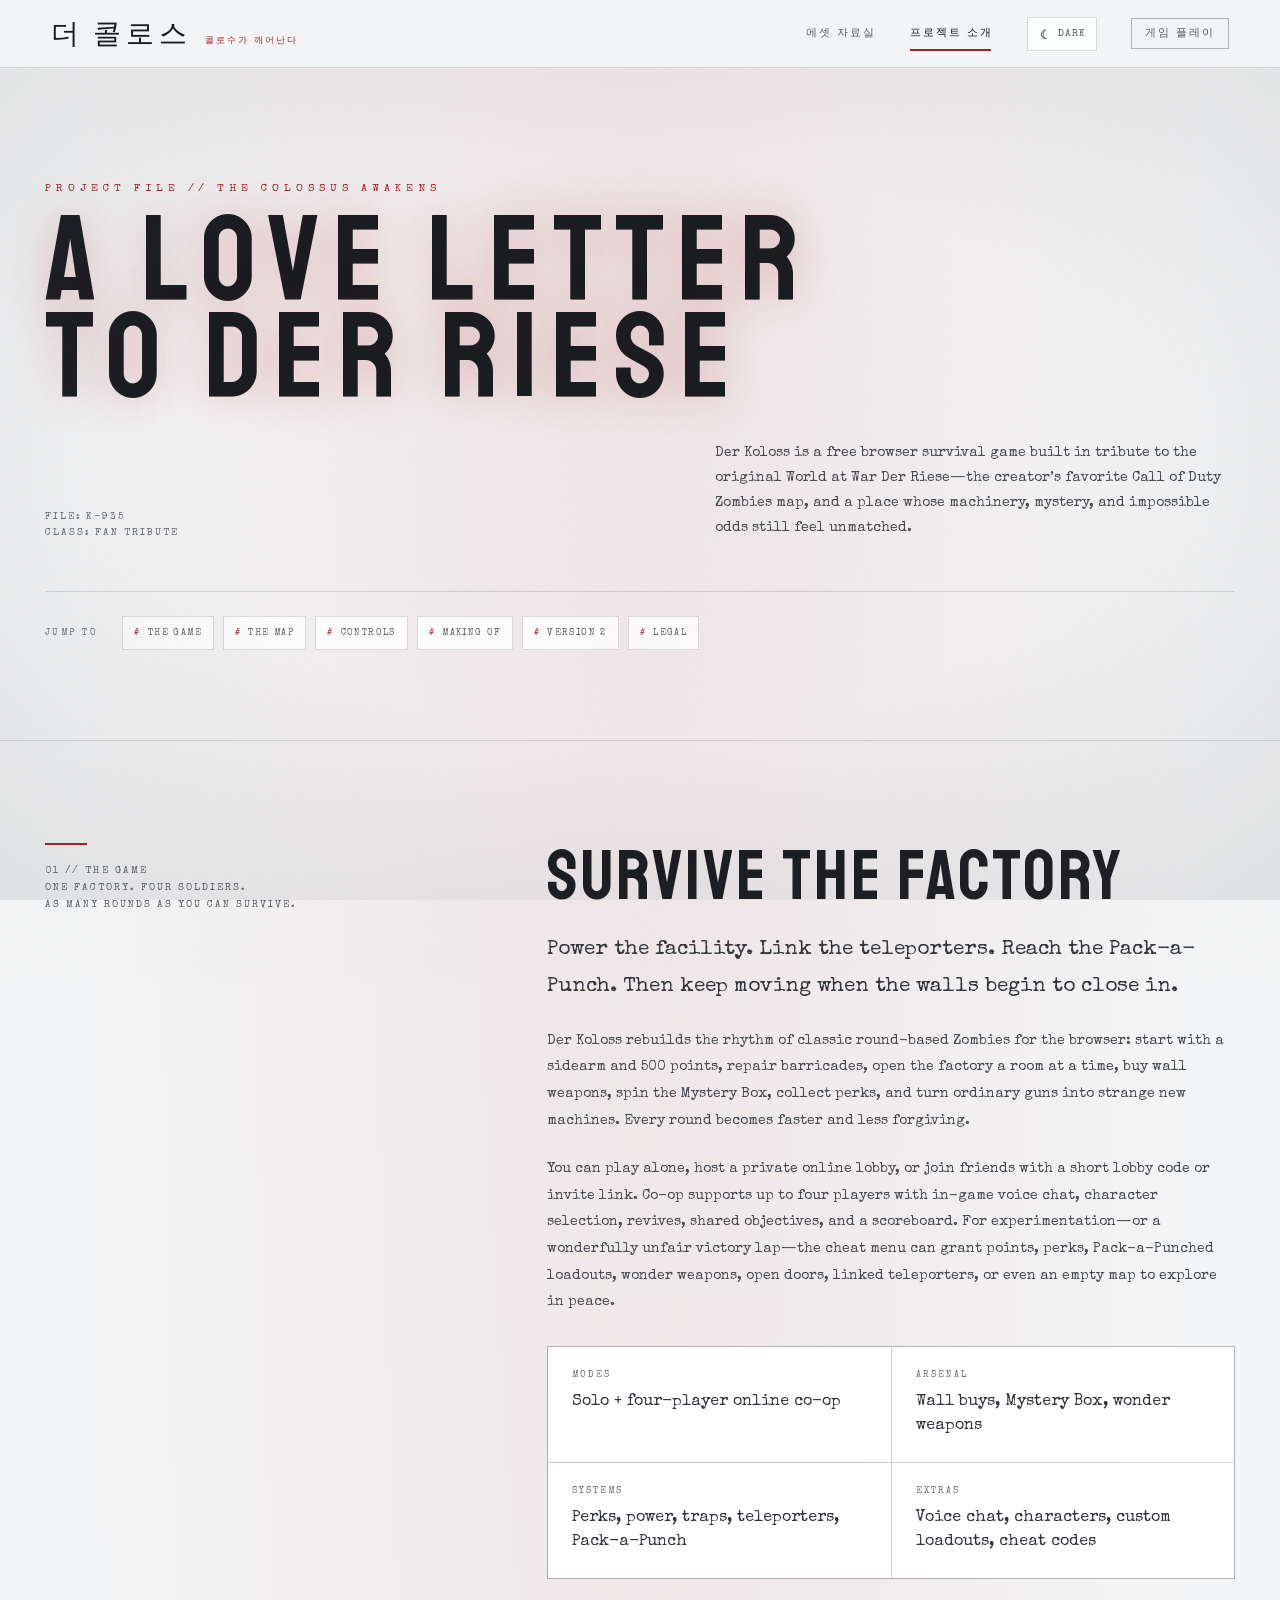
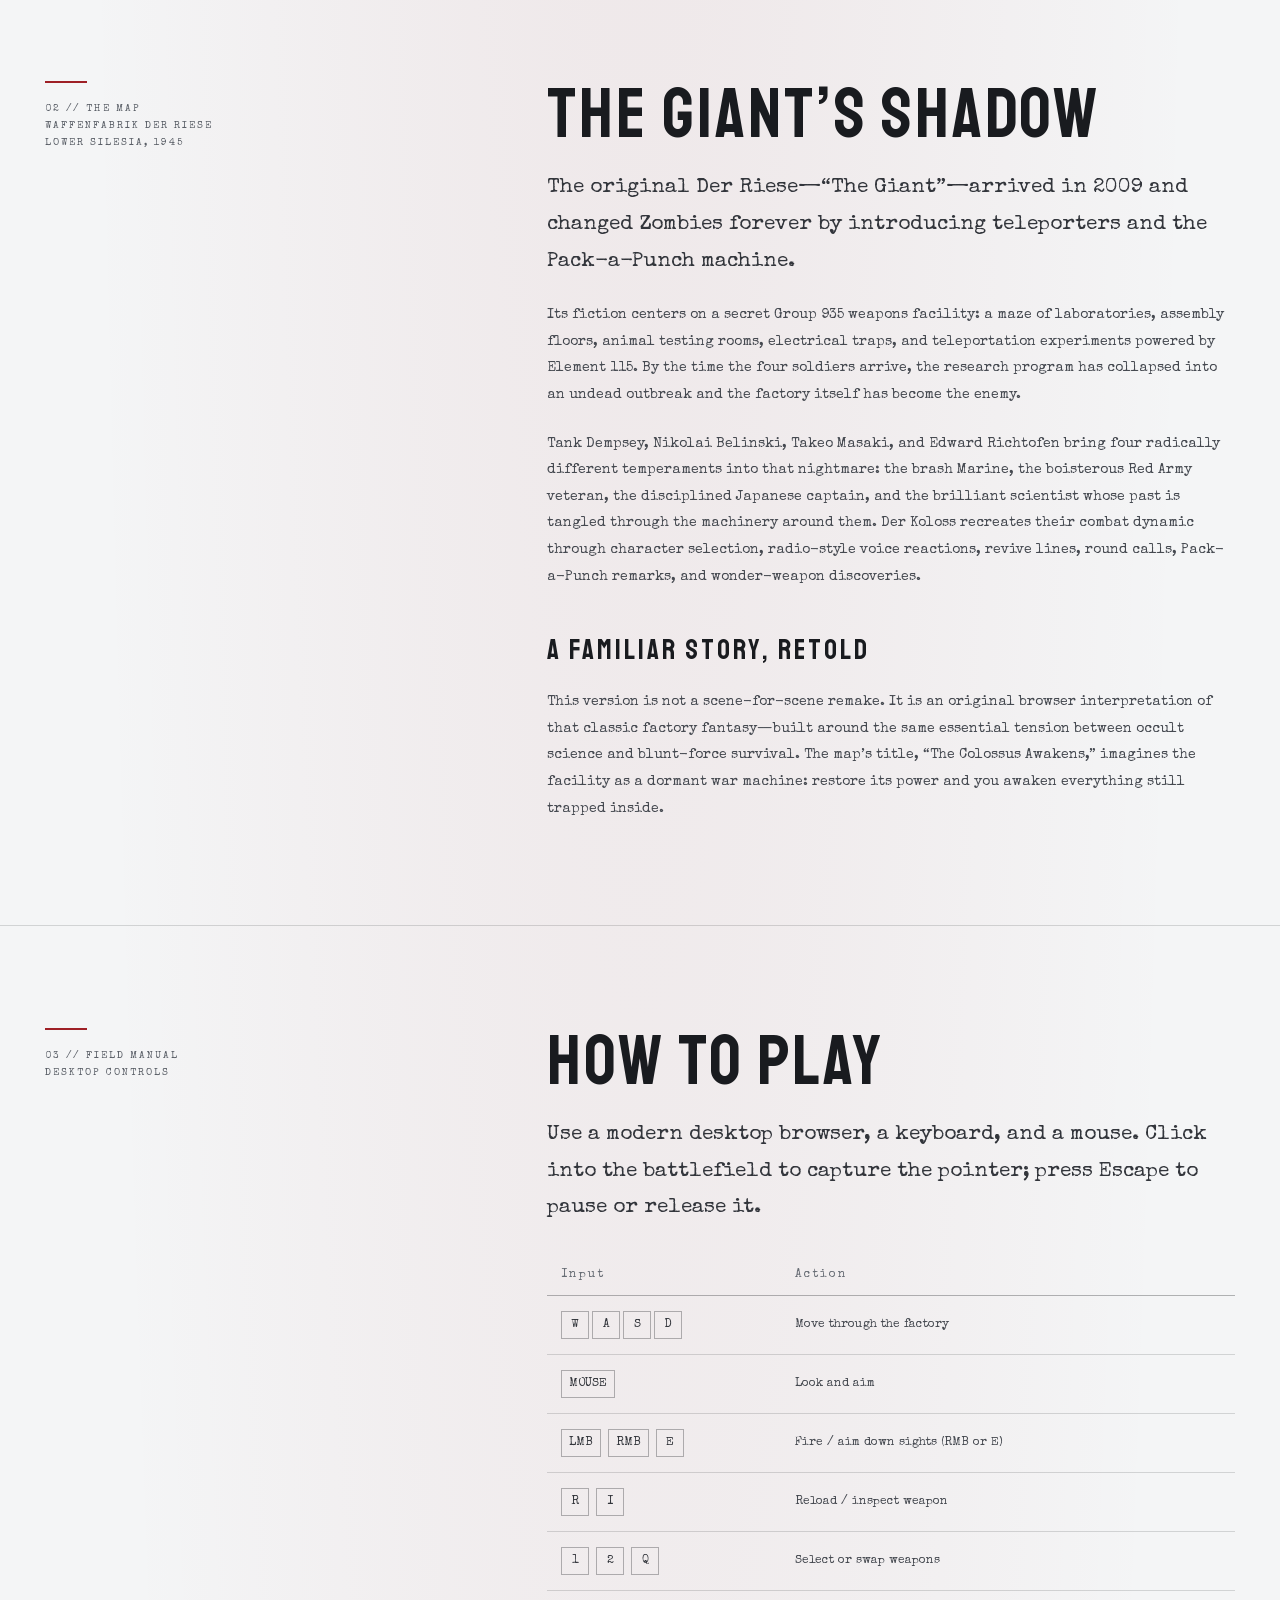
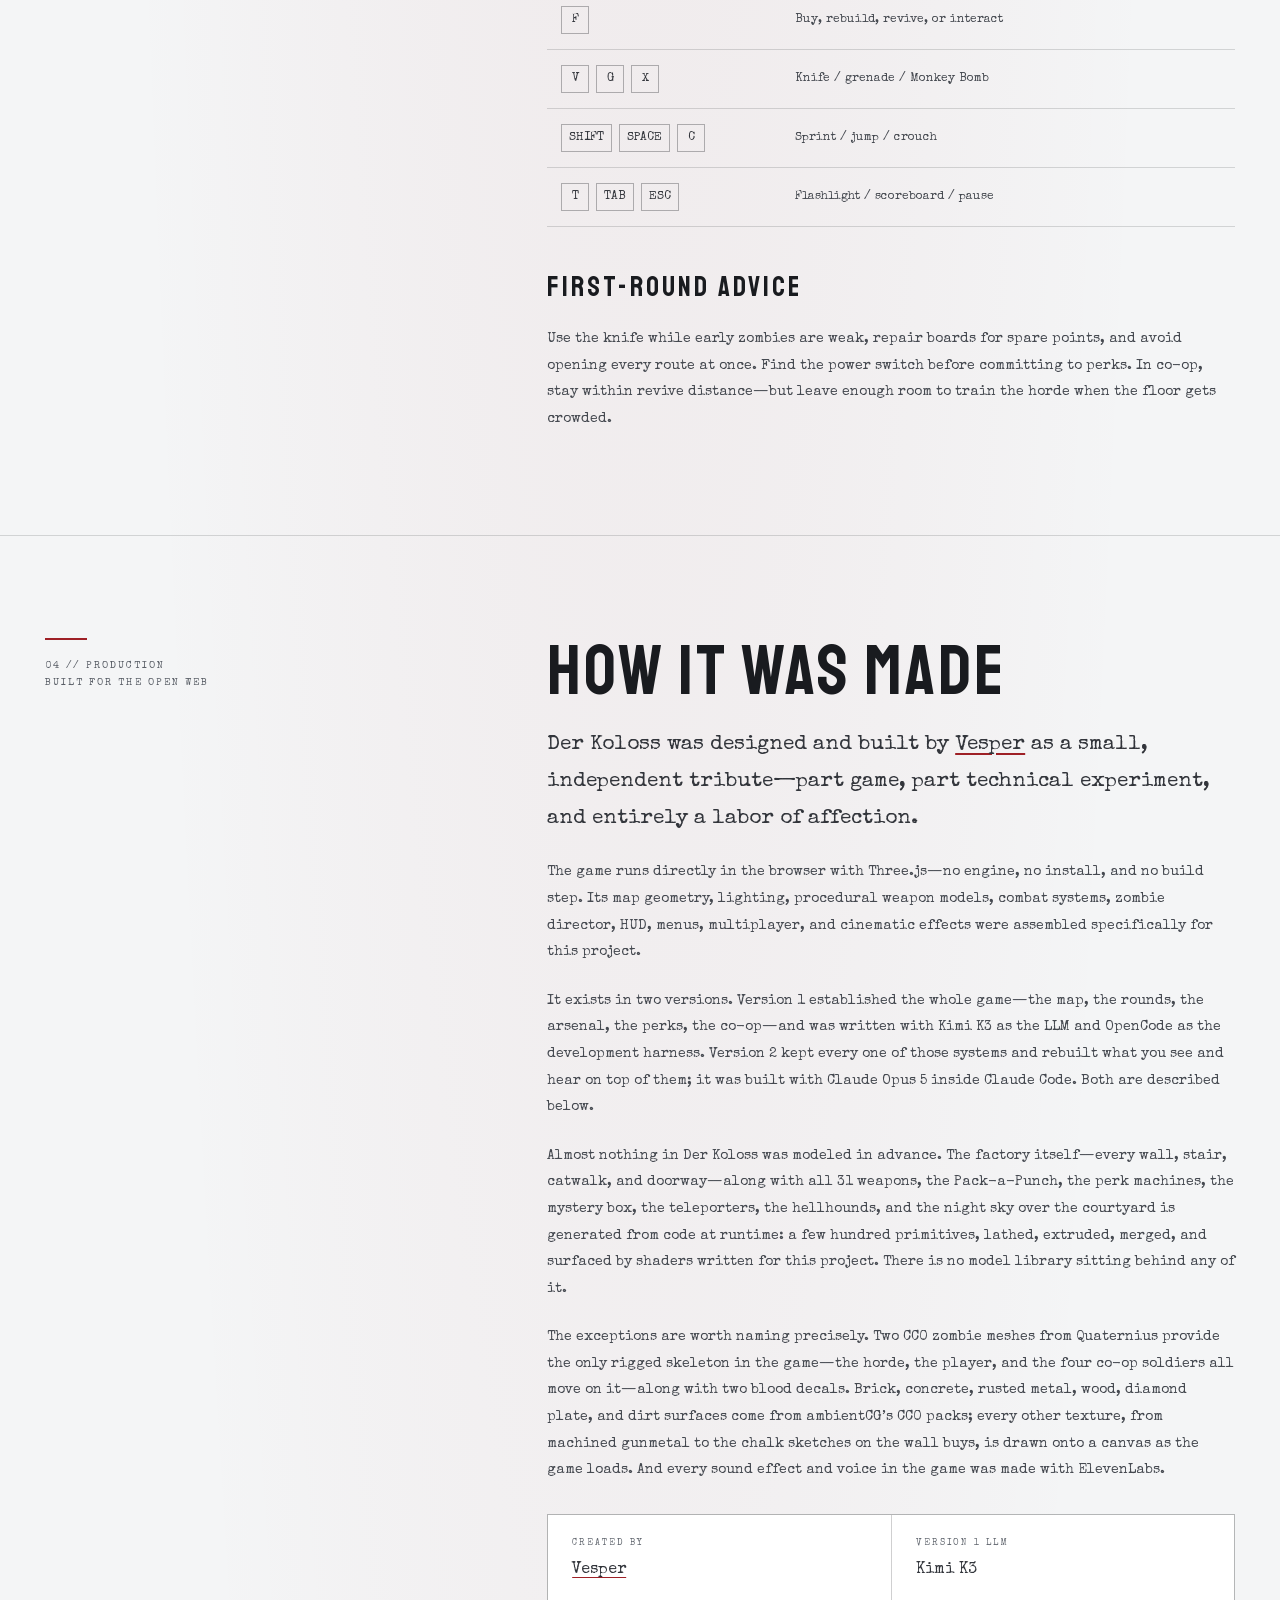
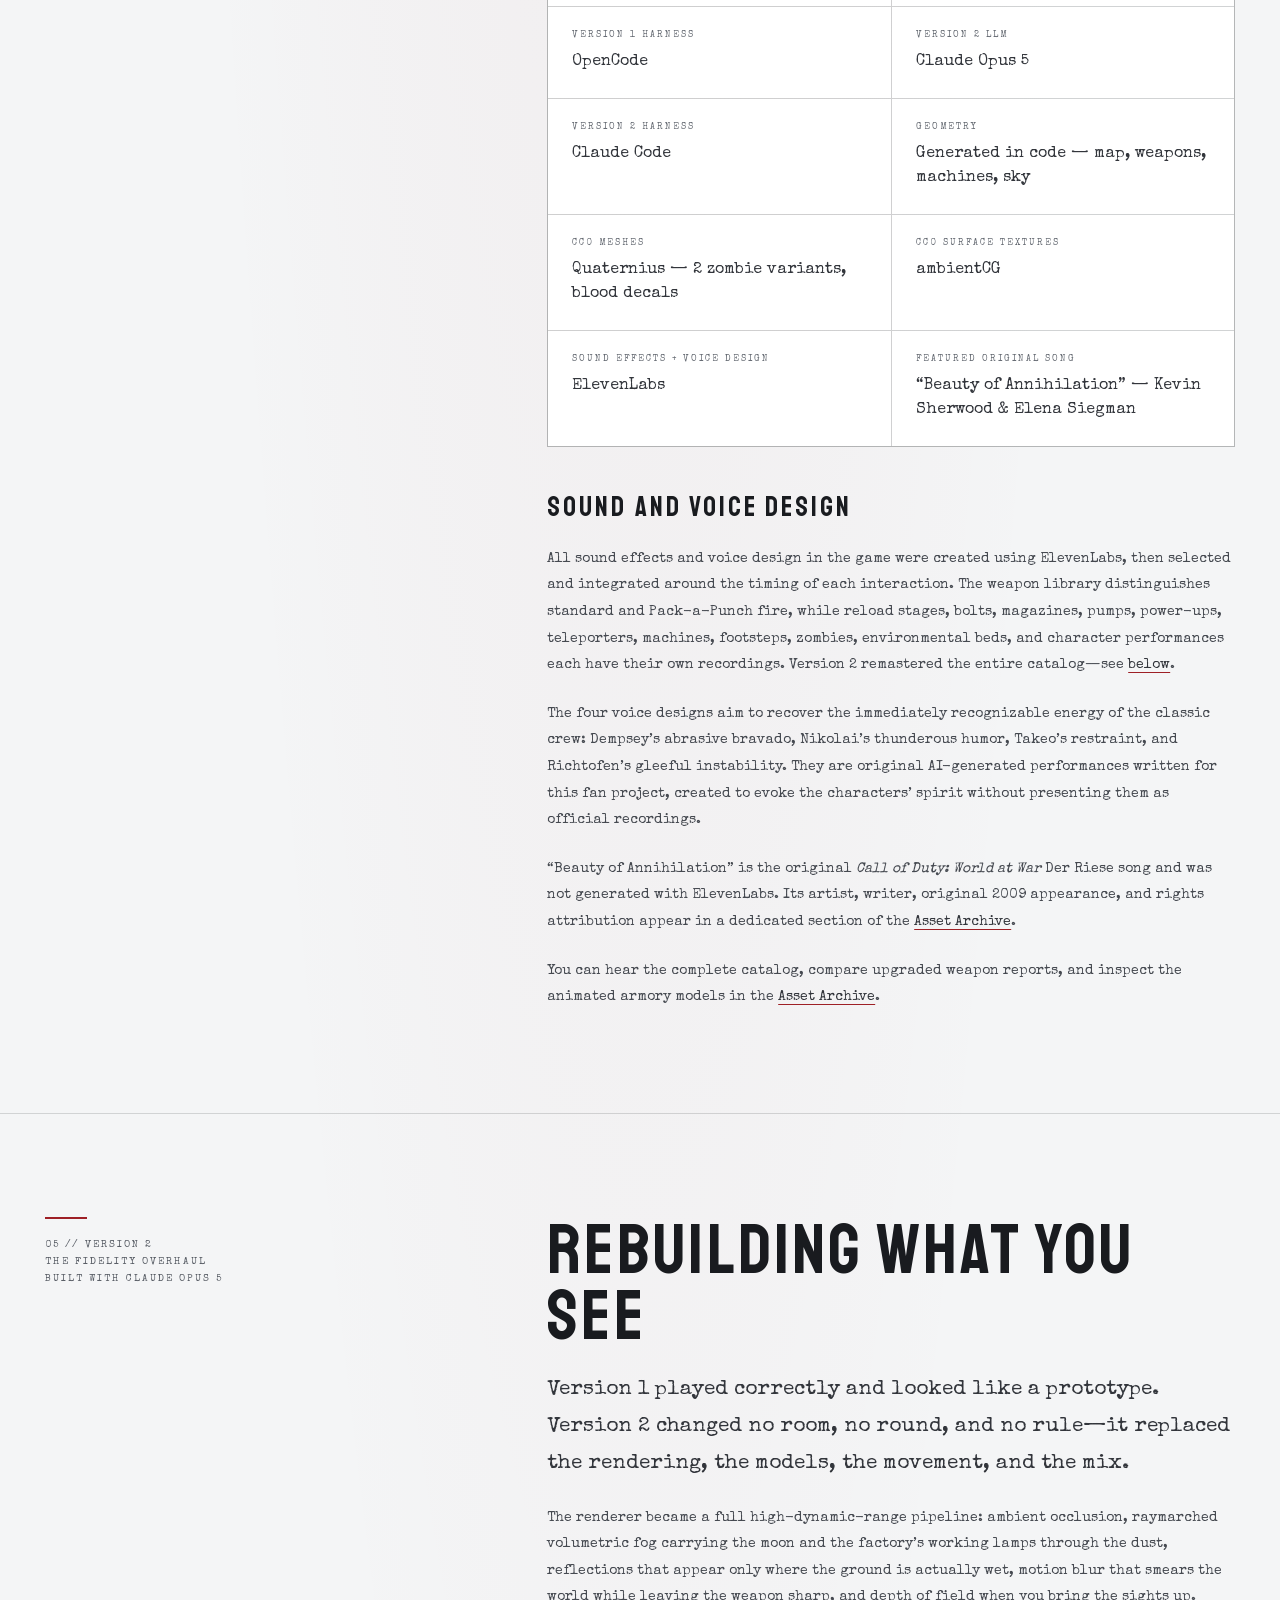
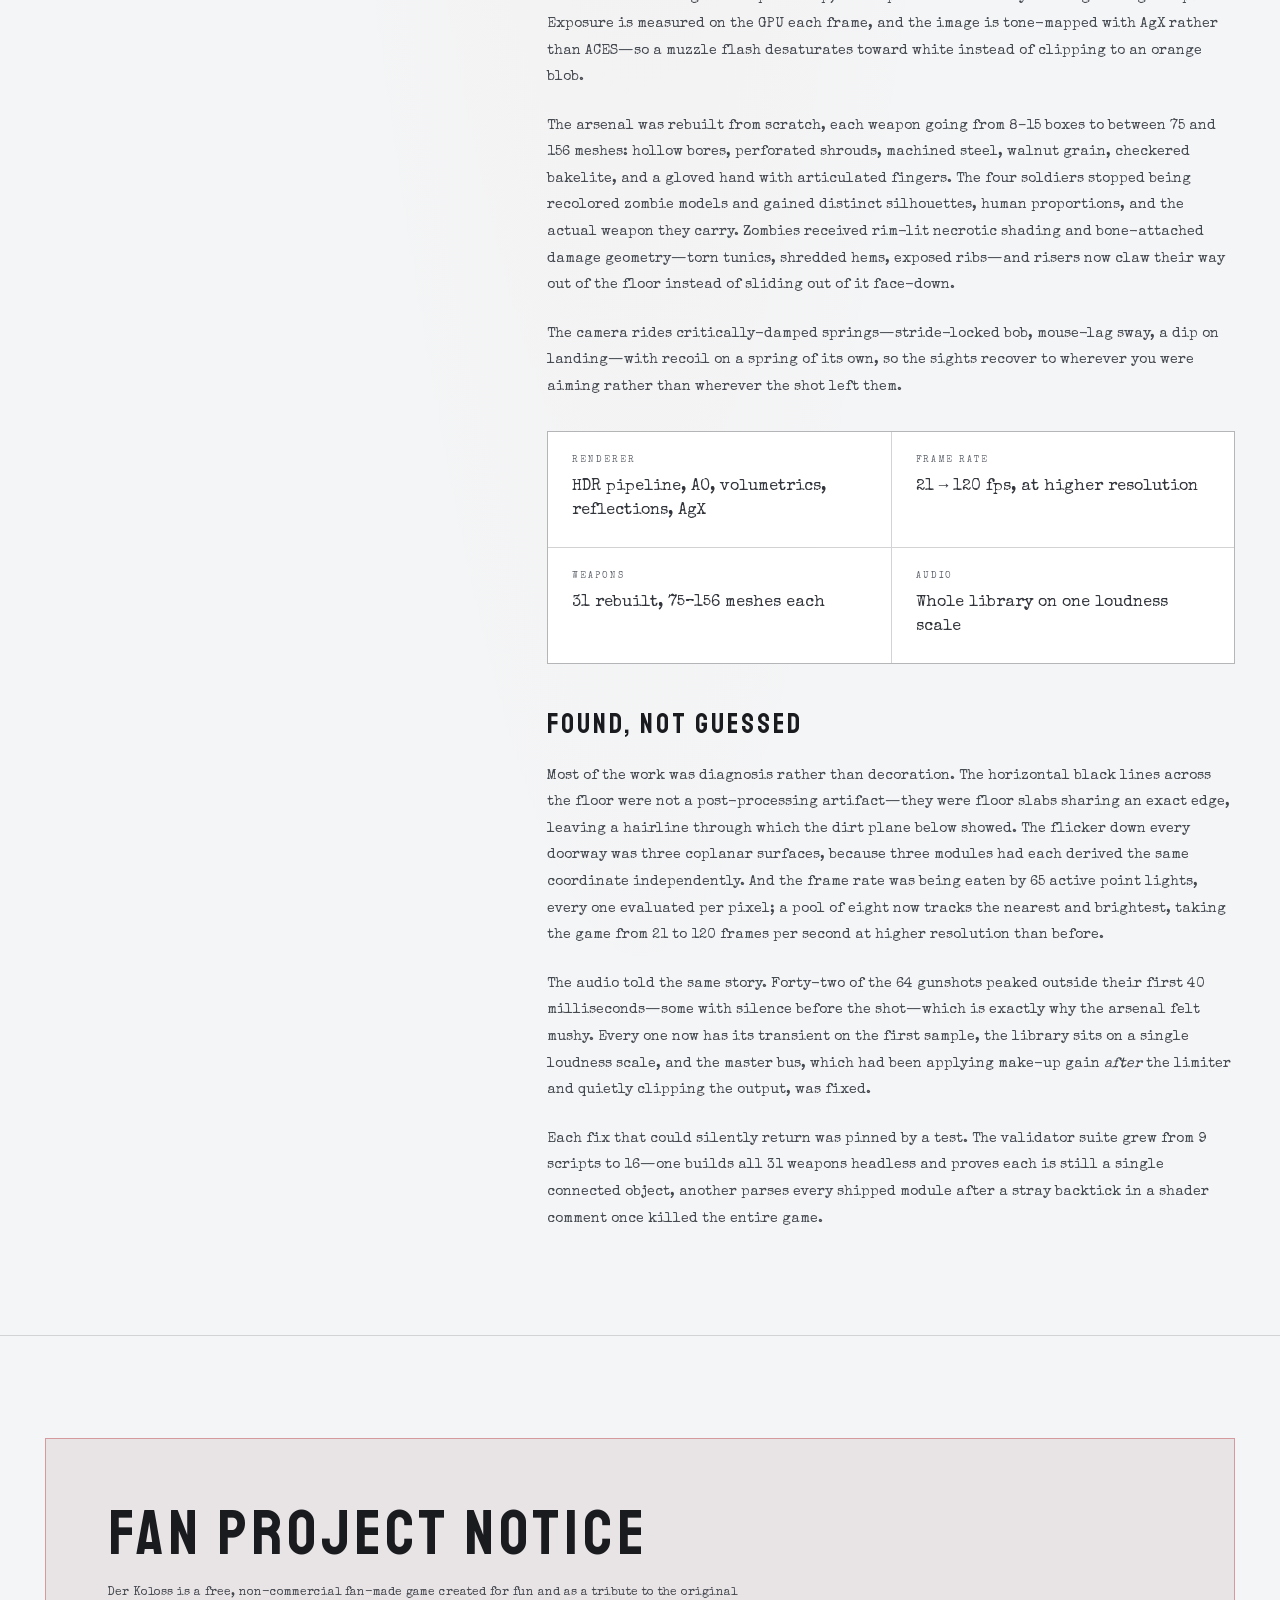
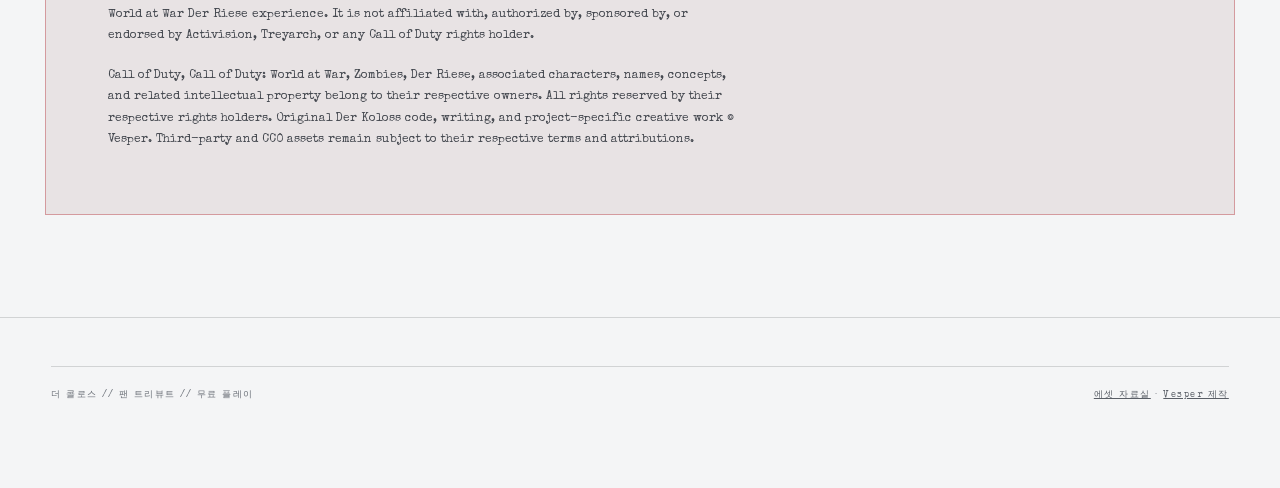
==== commit b6dee2a9: "feat(i18n): add Korean localization - Add js/i18n.js with 330 KO/EN paired keys (flat dict + t() res" ====
--- a/about/index.html
+++ b/about/index.html
@@ -1,31 +1,31 @@
 <!doctype html>
-<html lang="en">
+<html lang="ko">
 <head>
   <meta charset="utf-8">
   <meta name="google" content="notranslate">
   <meta name="viewport" content="width=device-width, initial-scale=1">
   <meta name="theme-color" content="#07080b">
-  <meta name="description" content="The story, controls, credits, and making of Der Koloss, a free fan-made tribute to the original Der Riese Zombies map.">
+  <meta name="description" content="데어 리제 좀비 맵에 대한 팬이 만든 무료 트리뷰트, 더 콜로스의 이야기, 조작, 크레딧, 제작 과정을 소개합니다.">
   <meta name="robots" content="index,follow,max-image-preview:large,max-snippet:-1,max-video-preview:-1">
-  <title>About the Project — Der Koloss</title>
-  <link rel="canonical" href="https://www.derkoloss.com/about/">
+  <title>프로젝트 소개 — 더 콜로스</title>
+  <link rel="canonical" href="https://sigco3111.github.io/der-koloss-ce/about/">
   <meta property="og:type" content="website">
-  <meta property="og:locale" content="en_US">
+  <meta property="og:locale" content="ko_KR">
   <meta property="og:site_name" content="Der Koloss">
-  <meta property="og:title" content="About the Project — Der Koloss">
-  <meta property="og:description" content="The story, controls, credits, and making of Der Koloss, a free fan-made browser tribute to the original Der Riese Zombies map.">
-  <meta property="og:url" content="https://www.derkoloss.com/about/">
-  <meta property="og:image" content="https://www.derkoloss.com/assets/der-koloss-og-v06-courtyard-rev2-1200x630.png">
-  <meta property="og:image:secure_url" content="https://www.derkoloss.com/assets/der-koloss-og-v06-courtyard-rev2-1200x630.png">
+  <meta property="og:title" content="프로젝트 소개 — 더 콜로스</meta>
+  <meta property="og:description" content="데어 리제 좀비 맵에 대한 팬이 만든 무료 브라우저 트리뷰트, 더 콜로스의 이야기, 조작, 크레딧, 제작 과정을 소개합니다.">
+  <meta property="og:url" content="https://sigco3111.github.io/der-koloss-ce/about/">
+  <meta property="og:image" content="https://sigco3111.github.io/der-koloss-ce/assets/der-koloss-og-v06-courtyard-rev2-1200x630.png">
+  <meta property="og:image:secure_url" content="https://sigco3111.github.io/der-koloss-ce/assets/der-koloss-og-v06-courtyard-rev2-1200x630.png">
   <meta property="og:image:type" content="image/png">
   <meta property="og:image:width" content="1200">
   <meta property="og:image:height" content="630">
-  <meta property="og:image:alt" content="Four Der Koloss soldiers armed with upgraded wonder weapons defend the factory against a zombie horde.">
+  <meta property="og:image:alt" content="업그레이드된 분더바펜으로 무장한 더 콜로스 군인 4명이 좀비 무리에 맞서 공장을 지키는 모습.">
   <meta name="twitter:card" content="summary_large_image">
-  <meta name="twitter:title" content="About the Project — Der Koloss">
-  <meta name="twitter:description" content="The story, controls, credits, and making of the Der Koloss fan-made browser tribute.">
-  <meta name="twitter:image" content="https://www.derkoloss.com/assets/der-koloss-og-v06-courtyard-rev2-1200x630.png">
-  <meta name="twitter:image:alt" content="Four Der Koloss soldiers defend the factory against a zombie horde.">
+  <meta name="twitter:title" content="프로젝트 소개 — 더 콜로스</meta>
+  <meta name="twitter:description" content="팬이 만든 브라우저 트리뷰트, 더 콜로스의 제작 과정.">
+  <meta name="twitter:image" content="https://sigco3111.github.io/der-koloss-ce/assets/der-koloss-og-v06-courtyard-rev2-1200x630.png">
+  <meta name="twitter:image:alt" content="더 콜로스 군인 4명이 좀비 무리에 맞서 공장을 지키는 모습.">
   <!-- Fonts self-hosted under /assets/fonts (see LICENSE.txt there). -->
   <link rel="preload" href="/assets/fonts/staatliches-latin.woff2" as="font" type="font/woff2" crossorigin>
   <link rel="preload" href="/assets/fonts/special-elite-latin.woff2" as="font" type="font/woff2" crossorigin>
@@ -39,19 +39,19 @@
 </head>
 <body>
   <header class="site-nav">
-    <a class="site-brand" href="/" aria-label="Der Koloss home">
-      <strong class="notranslate" translate="no">DER KOLOSS</strong><span>THE COLOSSUS AWAKENS</span>
+    <a class="site-brand" href="/" aria-label="더 콜로스 홈">
+      <strong class="notranslate" translate="no">더 콜로스</strong><span>콜로수가 깨어난다</span>
     </a>
-    <button class="site-menu-toggle" type="button" aria-controls="site-menu" aria-expanded="false" aria-label="Open navigation menu"><span></span><span></span><span></span></button>
-    <nav class="site-links" id="site-menu" aria-label="Primary navigation">
-      <a href="/assets">Assets</a>
-      <a href="/about/" aria-current="page">About</a>
-      <button class="theme-toggle" type="button" aria-label="Use light theme" aria-pressed="false">
+    <button class="site-menu-toggle" type="button" aria-controls="site-menu" aria-expanded="false" aria-label="네비게이션 메뉴 열기"><span></span><span></span><span></span></button>
+    <nav class="site-links" id="site-menu" aria-label="기본 네비게이션">
+      <a href="/assets">에셋 자료실</a>
+      <a href="/about/" aria-current="page">프로젝트 소개</a>
+      <button class="theme-toggle" type="button" aria-label="라이트 테마 사용" aria-pressed="false">
         <span class="theme-toggle-icon theme-toggle-sun" aria-hidden="true">☀</span>
         <span class="theme-toggle-icon theme-toggle-moon" aria-hidden="true">☾</span>
-        <span class="theme-toggle-label">Light</span>
+        <span class="theme-toggle-label">라이트</span>
       </button>
-      <a class="play-link" href="/">Play game</a>
+      <a class="play-link" href="/">게임 플레이</a>
     </nav>
   </header>
 
@@ -209,8 +209,8 @@
 
   <footer class="site-footer">
     <div class="site-footer-inner">
-      <span>DER KOLOSS // FAN-MADE TRIBUTE // FREE TO PLAY</span>
-      <span><a href="/assets">Asset archive</a> · <a href="https://vesper.inc/" rel="noopener">Made by Vesper</a></span>
+      <span>더 콜로스 // 팬 트리뷰트 // 무료 플레이</span>
+      <span><a href="/assets">에셋 자료실</a> · <a href="https://vesper.inc/" rel="noopener">Vesper 제작</a></span>
     </div>
   </footer>
   <script type="module" src="../js/site-chrome.js?v=9"></script>
